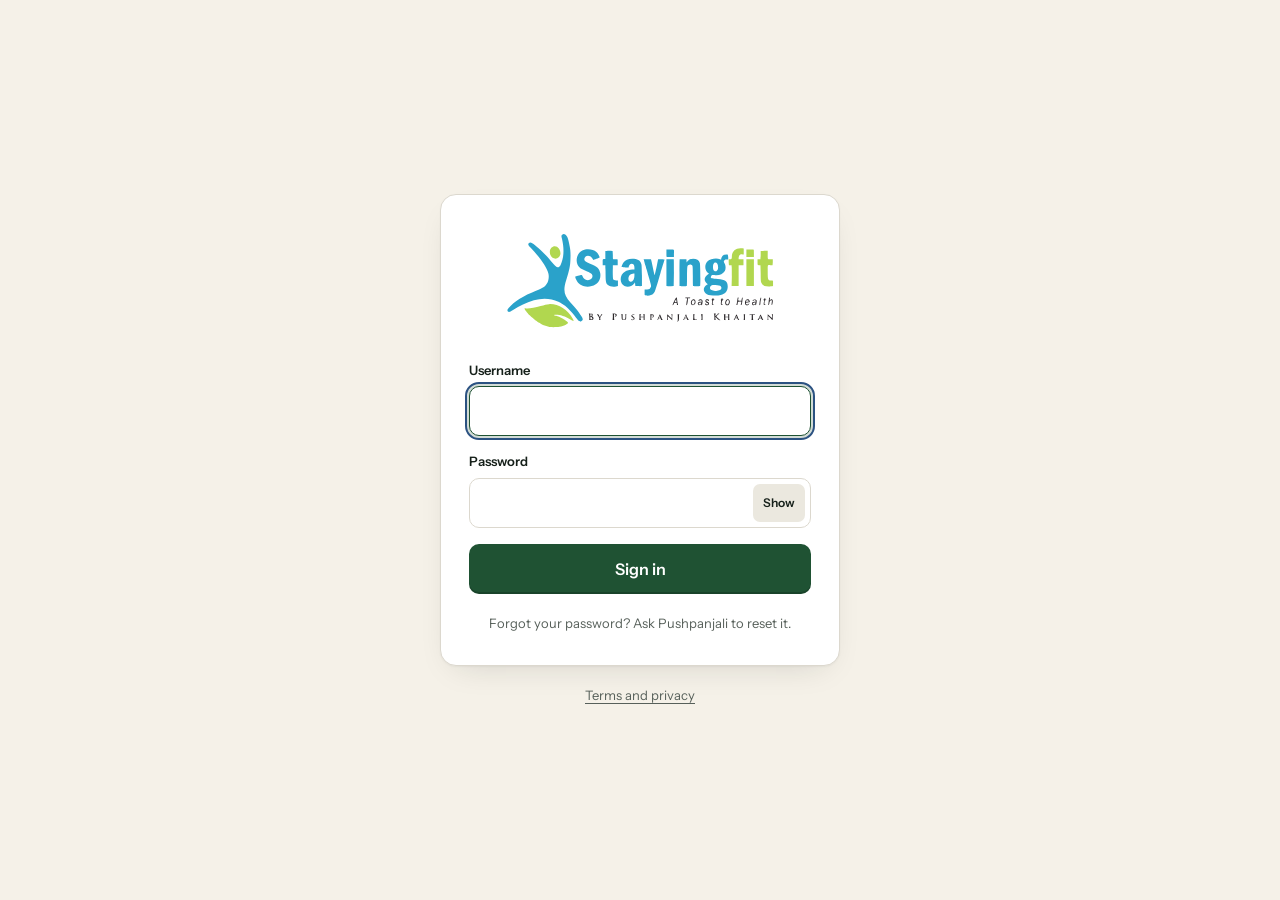
==== index.html @ 9e053972 "Diets: morning message above the meals, night message below Co-Authored-By: Claude Fable 5.2 <norepl" ====
<!doctype html>
<html lang="en">
<head>
<meta charset="utf-8">
<meta name="viewport" content="width=device-width,initial-scale=1,viewport-fit=cover">
<title>Stayingfit</title>
<meta name="description" content="Stayingfit: Pushpanjali Khaitan's coaching app. Log weight, water, meals and workouts, and stay in touch with your coach.">
<meta name="theme-color" content="#0f2a1b">
<meta name="referrer" content="no-referrer">
<link rel="manifest" href="manifest.webmanifest">
<link rel="icon" href="icon.svg" type="image/svg+xml">
<link rel="apple-touch-icon" href="apple-touch-icon.png">
<meta name="mobile-web-app-capable" content="yes">
<meta name="apple-mobile-web-app-capable" content="yes">
<meta name="apple-mobile-web-app-title" content="Stayingfit">
<meta name="apple-mobile-web-app-status-bar-style" content="black-translucent">
<link rel="preconnect" href="https://fonts.googleapis.com">
<link rel="stylesheet" href="https://fonts.googleapis.com/css2?family=Fraunces:opsz,wght@9..144,500;9..144,600;9..144,700&family=Instrument+Sans:wght@400;500;600;700&family=IBM+Plex+Mono:wght@500&display=swap">
<link rel="stylesheet" href="styles.css">
<link rel="stylesheet" href="app.css?v=6">
</head>
<body>
<svg width="0" height="0" style="position:absolute" aria-hidden="true"><defs><clipPath id="gclip"><path d="M6 4 H54 L48 84 H12 Z"></path></clipPath></defs></svg>

<!-- ============ before sign-in ============ -->
<main class="gate" id="gate-setup" hidden>
  <div class="gate-card">
    <div class="auth-brand"><span class="auth-logo"><img src="mark.svg" alt="" width="24" height="24"></span>Stayingfit</div>
    <h1>Almost ready</h1>
    <p>Add the Supabase project URL and publishable key to <code>config.js</code>, then reload. The README walks through it step by step.</p>
  </div>
</main>

<main class="gate" id="gate-loading" aria-live="polite">
  <div class="gate-card" style="align-items:center;text-align:center">
    <div class="auth-brand"><span class="auth-logo"><img src="mark.svg" alt="" width="24" height="24"></span>Stayingfit</div>
    <p id="loading-text"><span class="spin"></span> Loading…</p>
  </div>
</main>

<main class="gate auth" id="gate-login" hidden>
  <div class="gate-card">
    <div class="auth-head">
      <img class="auth-full" src="logo.svg" alt="Stayingfit, A Toast to Health, by Pushpanjali Khaitan" width="270" height="98">
      <h1 class="auth-name vh">Stayingfit</h1>
      <p class="auth-sub" id="land-sub" hidden>Pushpanjali Khaitan's nutrition coaching</p>
    </div>
    <form id="li-form" novalidate>
      <div class="field"><label class="lbl" for="li-user">Username</label><input class="input" id="li-user" type="text" autocomplete="username" autocapitalize="none" autocorrect="off" spellcheck="false" maxlength="60" required></div>
      <div class="field"><label class="lbl" for="li-pw">Password</label>
        <div class="pw-wrap"><input class="input" id="li-pw" type="password" autocomplete="current-password" maxlength="72" required><button class="pw-eye" type="button" data-eye="li-pw" aria-label="Show password" aria-pressed="false">Show</button></div></div>
      <div class="err" id="li-err" role="alert" hidden></div>
      <button class="btn" type="submit" id="li-go">Sign in</button>
    </form>
    <p class="small muted auth-help">Forgot your password? Ask Pushpanjali to reset it.</p>
  </div>
  <p class="auth-foot"><a href="privacy.html" target="_blank" rel="noopener">Terms and privacy</a></p>
</main>

<main class="gate" id="gate-newpw" hidden>
  <div class="gate-card">
    <div class="auth-brand"><span class="auth-logo"><img src="mark.svg" alt="" width="24" height="24"></span>Stayingfit</div>
    <div id="fl-ask" class="fl-ask">
      <div>
        <h1 id="fl-h">Welcome</h1>
        <p class="auth-sub">You're signed in as <strong id="fl-user"></strong>.</p>
      </div>
      <p class="fl-q">Do you want to change your username and password?</p>
      <div class="fl-choice">
        <button class="btn" type="button" id="fl-yes">Yes, change them</button>
        <button class="ghost big" type="button" id="fl-no">No, keep these</button>
      </div>
      <p class="small muted">You can change them later too, from Account at the top of the app.</p>
    </div>
    <form id="np-form" novalidate hidden>
      <div>
        <h1>Choose your login</h1>
        <p class="auth-sub">Change one or both. Leave the password boxes empty to keep your current password.</p>
      </div>
      <div class="field"><label class="lbl" for="np-user">Username</label><input class="input" id="np-user" type="text" autocomplete="username" autocapitalize="none" autocorrect="off" spellcheck="false" maxlength="30"><span class="small muted">Small letters and numbers, 3 to 30 characters.</span></div>
      <div class="field" id="np-old-f" hidden><label class="lbl" for="np-old">Current password</label><input class="input" id="np-old" type="password" autocomplete="current-password" maxlength="72"></div>
      <div class="field"><label class="lbl" for="np-new">New password</label><div class="pw-wrap"><input class="input" id="np-new" type="password" autocomplete="new-password" maxlength="72"><button class="pw-eye" type="button" data-eye="np-new" aria-label="Show password" aria-pressed="false">Show</button></div><span class="small muted">At least 8 characters.</span></div>
      <div class="field"><label class="lbl" for="np-new2">New password again</label><input class="input" id="np-new2" type="password" autocomplete="new-password" maxlength="72"></div>
      <div class="err" id="np-err" role="alert" hidden></div>
      <button class="btn" type="submit" id="np-go">Save and continue</button>
      <button class="ghost big" type="button" id="fl-back">Back</button>
    </form>
    <button class="linkbtn" type="button" data-signout>Sign out</button>
  </div>
</main>

<main class="gate" id="gate-noprofile" hidden>
  <div class="gate-card">
    <div class="auth-brand"><span class="auth-logo"><img src="mark.svg" alt="" width="24" height="24"></span>Stayingfit</div>
    <h1>This login isn't set up</h1>
    <p>Ask Pushpanjali to check your account.</p>
    <button class="btn" type="button" data-signout>Back to sign in</button>
  </div>
</main>

<main class="gate" id="gate-consent" hidden>
  <div class="gate-card">
    <div class="auth-brand"><span class="auth-logo"><img src="mark.svg" alt="" width="24" height="24"></span>Stayingfit</div>
    <h1>Before you start</h1>
    <p>Stayingfit keeps what you log (weight, meals, meal photos, water and workouts) so Pushpanjali and her team can guide your plan.</p>
    <ul class="consent-list">
      <li>Only Pushpanjali and her assistant can see your logs and photos. Other clients see only your first name and progress on the leaderboard.</li>
      <li>Your data is never sold or shared with anyone else.</li>
      <li>You can ask Pushpanjali to delete your account and data at any time.</li>
    </ul>
    <label class="consent-check"><input type="checkbox" class="cbx" id="consent-box"> I agree to the terms and privacy notice, and to my logs being stored and shared with my coach's team as described above.</label>
    <button class="btn" type="button" id="consent-go" disabled>Continue</button>
    <a class="small" href="privacy.html" target="_blank" rel="noopener">Read the terms and privacy notice</a>
  </div>
</main>

<!-- ============ app ============ -->
<div id="app" hidden>
<header class="nav">
  <div class="nav-in">
    <span class="brand"><span class="brand-mark"><img src="mark.svg" alt="" width="22" height="22"></span>Stayingfit</span>
    <span class="nav-who" id="nav-who"></span>
    <span class="nav-act">
      <button class="navbtn" id="snd" type="button" aria-pressed="true">Sound on</button>
      <button class="navbtn" id="pw-open" type="button">Account</button>
      <button class="navbtn" type="button" data-signout>Sign out</button>
    </span>
  </div>
</header>

<div class="wrap">
<div id="nt" hidden></div>

<!-- ============ CLIENT ============ -->
<section id="view-client" hidden>
  <div class="banner" id="c-renew" hidden style="align-items:center;flex-wrap:wrap;border-color:var(--ember)">
    <svg width="22" height="22" viewBox="0 0 24 24" aria-hidden="true" style="color:var(--ember);flex-shrink:0"><path class="ic" d="M12 8v5l3 2M21 12a9 9 0 1 1-9-9"/></svg>
    <span style="flex:1;min-width:200px" id="c-renew-t"></span>
  </div>

  <section class="hero" aria-labelledby="c-h1">
    <svg class="contours" viewBox="0 0 1440 240" preserveAspectRatio="none" aria-hidden="true">
      <path d="M-20 226 C 160 186 320 256 540 216 S 880 146 1100 186 T 1460 156"></path>
      <path d="M-20 196 C 180 156 340 226 560 186 S 900 116 1120 156 T 1460 126"></path>
      <path d="M-20 166 C 200 126 360 196 580 156 S 920 86 1140 126 T 1460 96"></path>
      <path d="M-20 136 C 220 96 380 166 600 126 S 940 56 1160 96 T 1460 66"></path>
    </svg>
    <div class="hero-in">
      <div class="hero-copy">
        <div class="eyebrow" id="c-date"></div>
        <h1 id="c-h1"></h1>
        <p class="muted" id="c-line"></p>
      </div>
      <div class="goal-ring" id="goal-ring" role="img" aria-label="Progress to goal"></div>
      <div class="stats">
        <div class="stat" id="st-stars"><span class="stat-num"><svg width="28" height="28" viewBox="0 0 24 24" aria-hidden="true"><polygon class="star" points="12 2.5 14.9 8.6 21.5 9.3 16.5 13.8 17.9 20.3 12 17 6.1 20.3 7.5 13.8 2.5 9.3 9.1 8.6"></polygon></svg><span class="num" id="v-stars">0</span></span><span class="small muted">stars earned</span></div>
        <div class="stat"><span class="stat-num"><svg class="flame" id="flame" width="26" height="30" viewBox="0 0 24 26" aria-hidden="true"><path class="flame-o" d="M12 1c1.2 3.8-1.8 5.6-1.8 8.4 0 1.5 1 2.6 2.4 2.6 1.7 0 2.6-1.4 2.3-3.2 2.1 1.7 3.4 4.2 3.4 6.6 0 4-3 7.1-6.3 7.1S5.7 19.6 5.7 15.8C5.7 10.6 10.4 8 12 1z"></path><path class="flame-i" d="M12 15.2c.9 1.4 2.2 2.4 2.2 4 0 1.4-1 2.6-2.2 2.6s-2.2-1.1-2.2-2.5c0-1.7 1.4-2.6 2.2-4.1z"></path></svg><span class="num" id="v-streak">0</span></span><span class="small muted">day streak</span></div>
        <div class="stat"><span class="stat-num num" id="v-lost">0.0</span><span class="small muted" id="v-lost-sub">kg lost</span></div>
        <div class="stat"><span class="stat-num num" id="v-ch">0/3</span><span class="small muted">challenges today</span></div>
      </div>
    </div>
    <div class="hero-foot">
      <div class="lvl">
        <div class="lvl-top"><span class="lvl-badge" id="lvl-n">Level 1</span><strong id="lvl-name"></strong><span class="small muted num" id="lvl-next" style="margin-left:auto"></span></div>
        <div class="track" style="height:10px"><div class="fill lvl-fill" id="lvl-fill"></div></div>
      </div>
      <div class="cal"><span class="eyebrow">Weigh-ins · last 14 days</span><div class="cal-row" id="cal"></div></div>
    </div>
  </section>

  <div class="grid">
    <section class="card s8" aria-labelledby="wt-h">
      <div class="card-h"><div><span class="eyebrow">Morning weigh-in</span><h2 id="wt-h">Weight trend</h2></div><span class="tag slate" id="goal-tag">Goal</span></div>
      <form id="wt-form" class="row" novalidate>
        <div class="field" style="width:190px"><label class="lbl" for="wt-in">Today's weight (kg)</label><input class="input num" id="wt-in" type="number" step="0.1" min="30" max="250" inputmode="decimal" placeholder="e.g. 73.6"></div>
        <button class="btn" type="submit">Log weight · +1 star</button>
        <span class="small muted" style="padding-bottom:12px">Weigh in before breakfast for a consistent read.</span>
      </form>
      <div class="err" id="wt-err" role="alert" hidden></div>
      <div class="notice" id="wt-done" hidden></div>
      <div id="chart-box"></div>
      <div class="kv" id="wt-kv"></div>
      <div class="jr-wrap" id="journey"></div>
    </section>

    <section class="card s4" aria-labelledby="cal-h">
      <div class="card-h"><div><span class="eyebrow">Calorie tracker</span><h2 id="cal-h">What did you eat?</h2></div></div>
      <div class="field"><label class="lbl" for="food-in">Type what you ate</label><input class="input" id="food-in" type="text" autocomplete="off" maxlength="60" placeholder="Try roti, dal, chilla…"></div>
      <div class="results" id="food-res" role="list" hidden></div>
      <div class="food-pick" id="food-pick" hidden></div>
      <div style="display:flex;align-items:center;gap:18px;padding:14px 0;border-top:1px solid var(--line);border-bottom:1px solid var(--line)">
        <svg width="96" height="96" viewBox="0 0 100 100" aria-hidden="true"><circle class="ring-t" cx="50" cy="50" r="44"></circle><circle class="ring-v" id="ring" cx="50" cy="50" r="44" style="stroke-dasharray:0 276.5"></circle></svg>
        <div style="display:flex;flex-direction:column;gap:3px"><span style="font:600 30px/1 var(--display)" class="num" id="kcal">0</span><span class="small muted" id="kcal-sub"></span><span class="small muted" id="meal-count"></span></div>
      </div>
      <div id="meals"></div>
      <div style="display:flex;flex-direction:column;gap:10px;padding-top:12px;border-top:1px solid var(--line)">
        <div style="display:flex;justify-content:space-between;align-items:center;gap:8px"><strong class="small">Today's meal photos</strong><label class="ghost filebtn">Add photo<input type="file" id="ph-in" accept="image/*" aria-label="Add a meal photo"></label></div>
        <div class="photos" id="photos"></div>
        <div id="pcs" hidden></div>
      </div>
      <p class="small muted">Calories are estimates for a typical home serving. Pushpanjali sees what you log.</p>
    </section>

    <section class="card s8 water-card" aria-labelledby="wa-h">
      <div class="card-h"><div><span class="eyebrow">Hydration</span><h2 id="wa-h">0 of 10 glasses</h2></div><span class="small muted" id="wa-ml"></span></div>
      <div class="glasses" id="glasses" role="group" aria-label="Water glasses, tap to fill"></div>
      <div class="small muted" style="display:flex;gap:10px;align-items:center"><svg width="18" height="18" viewBox="0 0 24 24" aria-hidden="true" style="color:var(--water);flex-shrink:0"><path class="ic" d="M12 3.5c2.8 3.6 5.5 6.6 5.5 9.9a5.5 5.5 0 0 1-11 0c0-3.3 2.7-6.3 5.5-9.9z"></path></svg><span id="wa-tip"></span></div>
    </section>

    <section class="card s4" aria-labelledby="ex-h">
      <div class="card-h"><div><span class="eyebrow">Movement</span><h2 id="ex-h">Log a workout</h2></div></div>
      <div style="display:grid;grid-template-columns:repeat(3,minmax(0,1fr));gap:8px" id="ex-types" role="group" aria-label="Activity type"></div>
      <form class="row" id="ex-form" novalidate>
        <div class="field" style="flex:1"><label class="lbl" for="ex-min">Duration (minutes)</label><input class="input num" id="ex-min" type="number" min="5" max="300" step="5" value="30"></div>
        <button class="btn" type="submit" id="ex-btn">Log walk</button>
      </form>
      <div class="err" id="ex-err" role="alert" hidden></div>
      <div style="display:flex;flex-direction:column;gap:8px;padding-top:14px;border-top:1px solid var(--line)">
        <div style="display:flex;justify-content:space-between" class="small"><strong>Today</strong><span class="muted num" id="ex-total">0 of 30 min</span></div>
        <div class="track" style="height:12px"><div class="fill" id="ex-fill" style="width:0%;background:var(--slate)"></div></div>
        <div id="ex-list"></div>
      </div>
    </section>

    <section class="card s5" aria-labelledby="lq-h">
      <div class="card-h"><div><span class="eyebrow">Daily liquids</span><h2 id="lq-h">Daily liquids</h2></div><span class="tag gold">+2 stars</span></div>
      <div class="lq-list" id="lq-list"></div>
      <span class="small muted" id="lq-tip"></span>
    </section>

    <section class="card s7" aria-labelledby="pl-h">
      <div class="card-h"><div><span class="eyebrow" id="pl-eyebrow">Your diet</span><h2 id="pl-h">From Pushpanjali</h2></div></div>
      <div id="plan-today"></div>
      <div id="tomorrow"></div>
    </section>

    <section class="card s7" aria-labelledby="ms-h">
      <div class="card-h"><div><span class="eyebrow">Messages</span><h2 id="ms-h">Chat</h2></div></div>
      <div style="display:flex;gap:8px;flex-wrap:wrap" id="c-threads" role="group" aria-label="Conversations"></div>
      <div class="thread" id="c-thread" aria-live="polite"></div>
      <form class="composer" id="c-comp" novalidate><label class="sr" for="c-comp-in">Message</label><input class="input" id="c-comp-in" type="text" autocomplete="off" maxlength="1000" placeholder="Write a message…"><button class="btn" type="submit">Send</button></form>
    </section>

    <section class="card s5" aria-labelledby="ch-h">
      <div class="card-h"><div><span class="eyebrow">Today's challenges</span><h2 id="ch-h">Three wins before bed</h2></div><span class="tag gold">+5 bonus for all three</span></div>
      <div id="challenges" style="display:flex;flex-direction:column;gap:18px"></div>
      <div class="notice" id="ch-line"></div>
    </section>

    <section class="card s12" aria-labelledby="bt-h">
      <div class="card-h"><div><span class="eyebrow">Blood tests</span><h2 id="bt-h">Latest report</h2></div><button class="ghost" type="button" id="bt-toggle" aria-expanded="false" aria-controls="bt-form">Add a result</button></div>
      <div id="hs-consent" class="notice" hidden style="display:flex;flex-direction:column;gap:12px">
        <strong>Share blood test results with your coach?</strong>
        <span>Blood test results are health data. If you agree, only Pushpanjali and her assistant can see them. You can ask for them to be deleted any time.</span>
        <button class="btn" type="button" id="hs-agree" style="align-self:flex-start">I agree</button>
      </div>
      <div id="hs-body" style="display:flex;flex-direction:column;gap:14px">
        <form id="bt-form" hidden novalidate style="display:grid;grid-template-columns:repeat(auto-fit,minmax(120px,1fr));gap:10px;align-items:end;padding:14px;background:var(--soft)">
          <div class="field"><label class="lbl" for="bt-d">Test date</label><input class="input" id="bt-d" type="date"></div>
          <div class="field"><label class="lbl" for="bt-a">HbA1c (%)</label><input class="input num" id="bt-a" type="number" step="0.1" inputmode="decimal"></div>
          <div class="field"><label class="lbl" for="bt-l">LDL</label><input class="input num" id="bt-l" type="number" inputmode="numeric"></div>
          <div class="field"><label class="lbl" for="bt-hd">HDL</label><input class="input num" id="bt-hd" type="number" inputmode="numeric"></div>
          <div class="field"><label class="lbl" for="bt-t">Triglycerides</label><input class="input num" id="bt-t" type="number" inputmode="numeric"></div>
          <label class="ghost filebtn" style="height:44px;justify-content:center"><span id="bt-file-l">Attach report</span><input type="file" id="bt-file" accept="image/jpeg,image/png,image/webp,image/heic,application/pdf" aria-label="Attach report file"></label>
          <button class="btn" type="submit">Save result</button>
        </form>
        <div class="err" id="bt-err" role="alert" hidden></div>
        <div id="bt-view"></div>
        <p class="small muted">Your coach reviews every result. The colours are a guide, not a diagnosis.</p>
      </div>
    </section>

    <section class="card s12" aria-labelledby="ac-h">
      <div class="card-h"><div><span class="eyebrow">Achievements</span><h2 id="ac-h">Badges</h2></div><span class="small muted">Each badge is worth 5 stars</span></div>
      <div class="badges" id="badges"></div>
    </section>

    <section class="card s12" aria-labelledby="lb-h">
      <div class="card-h"><div><span class="eyebrow">Leaderboard · all clients</span><h2 id="lb-h">Leaderboard</h2></div>
        <div class="lbtabs" role="group" aria-label="Rank by">
          <button class="lbtab" type="button" data-lb="loss" aria-pressed="true">Weight lost</button>
          <button class="lbtab" type="button" data-lb="stars" aria-pressed="false">Stars</button>
          <button class="lbtab" type="button" data-lb="streak" aria-pressed="false">Streak</button>
        </div>
      </div>
      <div class="lb" id="lb"></div>
    </section>
  </div>
</section>

<!-- ============ COACH + ASSISTANT ============ -->
<section id="view-staff" hidden>
  <section class="shead" aria-labelledby="k-h1">
    <div class="shead-copy">
      <div class="eyebrow" id="k-eyebrow"></div>
      <h1 id="k-h1"></h1>
      <p class="muted" id="k-line"></p>
    </div>
    <div class="kpis" id="kpis"></div>
  </section>

  <div class="stabs" role="tablist" aria-label="Sections" id="stabs"></div>

  <!-- today / follow-ups -->
  <div class="spanel" id="p-today" role="tabpanel" aria-labelledby="t-today">
    <div class="quick" id="k-quick"></div>
    <div class="grid">
      <section class="card s8" aria-labelledby="tk-h">
        <div class="card-h"><div><span class="eyebrow" id="tk-eyebrow">Needs you today</span><h2 id="tk-h">Follow-ups</h2></div><span class="small muted" id="tk-count"></span></div>
        <div id="tasks"></div>
      </section>
      <section class="card s4" aria-labelledby="ci-h">
        <div class="card-h"><div><span class="eyebrow">Check-ins today</span><h2 id="ci-h">Weigh-ins</h2></div></div>
        <div class="track" style="height:10px"><div class="fill" id="ci-fill" style="width:0%"></div></div>
        <div id="ci-list"></div>
      </section>
      <section class="card s8" aria-labelledby="ph-h">
        <div class="card-h"><div><span class="eyebrow">Meal photos · today</span><h2 id="ph-h">Today's photos</h2></div><span class="small muted">Tap a photo to enlarge</span></div>
        <div class="photos big" id="k-photos"></div>
      </section>
      <section class="card s4" aria-labelledby="wk-h">
        <div class="card-h"><div><span class="eyebrow">Last 7 days</span><h2 id="wk-h">This week</h2></div></div>
        <div id="k-week"></div>
      </section>
      <section class="card s7" aria-labelledby="ac2-h">
        <div class="card-h"><div><span class="eyebrow">What clients did today</span><h2 id="ac2-h">Activity</h2></div></div>
        <div id="k-activity"></div>
      </section>
      <section class="card s5" aria-labelledby="w7-h">
        <div class="card-h"><div><span class="eyebrow">Weigh-ins per day</span><h2 id="w7-h">Last 7 days</h2></div></div>
        <div class="w7" id="k-w7"></div>
      </section>
    </div>
  </div>

  <!-- clients -->
  <div class="spanel" id="p-clients" role="tabpanel" aria-labelledby="t-clients" hidden>
    <section class="card" aria-labelledby="cl-h">
      <div class="card-h"><div><span class="eyebrow">Client management</span><h2 id="cl-h">All clients</h2></div>
        <button class="btn" type="button" id="add-toggle" aria-expanded="false" aria-controls="add-form">Add client</button></div>
      <form id="add-form" class="addf" hidden novalidate>
        <div class="field"><label class="lbl" for="add-name">Client's full name</label><input class="input" id="add-name" type="text" autocomplete="off" maxlength="80" placeholder="e.g. Anita Roy"></div>
        <div class="field"><label class="lbl" for="add-user">Username</label><input class="input" id="add-user" type="text" autocomplete="off" autocapitalize="none" spellcheck="false" maxlength="30" placeholder="e.g. anita"></div>
        <div class="field"><label class="lbl" for="add-pw">Temporary password</label><div class="pw-wrap"><input class="input mono" id="add-pw" type="text" autocomplete="off" spellcheck="false" maxlength="72"><button class="pw-eye" type="button" id="add-pw-new">New</button></div></div>
        <div class="field"><label class="lbl" for="add-start">Start weight (kg)</label><input class="input num" id="add-start" type="number" step="0.1" inputmode="decimal" placeholder="78.0"></div>
        <div class="field"><label class="lbl" for="add-goal">Goal weight (kg)</label><input class="input num" id="add-goal" type="number" step="0.1" inputmode="decimal" placeholder="Optional"></div>
        <div class="field"><label class="lbl" for="add-tier">Check-ins</label><select class="select" id="add-tier"><option>Hand-holding</option><option selected>Weekly</option></select></div>
        <div class="field"><label class="lbl" for="add-days">Plan length</label><select class="select" id="add-days"><option value="30">30 days</option><option value="60">60 days</option><option value="90">90 days</option><option value="180">180 days</option></select></div>
        <div class="addf-go"><button class="btn" type="submit" id="add-go">Create client and login</button></div>
        <div class="err" id="add-err" role="alert" hidden style="grid-column:1/-1"></div>
      </form>
      <div id="add-cred"></div>
      <div class="cl-tools">
        <div class="field cl-search"><label class="sr" for="cl-q">Search clients</label><input class="input" id="cl-q" type="search" placeholder="Search by name or username" autocomplete="off"></div>
        <div style="display:flex;gap:8px;flex-wrap:wrap" id="tiers" role="group" aria-label="Filter"></div>
      </div>
      <div class="tbl-wrap"><table><thead><tr id="thead"></tr></thead><tbody id="tbody"></tbody></table></div>
      <div class="cl-cards" id="cl-cards"></div>
      <div id="tbl-empty" class="empty" hidden></div>
    </section>
  </div>

  <!-- messages -->
  <div class="spanel" id="p-messages" role="tabpanel" aria-labelledby="t-messages" hidden>
    <section class="card" aria-labelledby="ib-h">
      <div class="card-h"><div><span class="eyebrow">One-to-one chats and family groups</span><h2 id="ib-h">Inbox</h2></div>
        <span style="display:flex;gap:10px;align-items:center"><span class="small muted" id="ib-count"></span><button class="btn" type="button" id="bc-open" aria-expanded="false" aria-controls="bc-form" style="height:36px">Broadcast</button><button class="ghost coach-only" type="button" id="k-newgroup" aria-expanded="false" aria-controls="grp-form">New family group</button></span></div>
      <form id="grp-form" hidden novalidate style="display:flex;flex-direction:column;gap:12px;padding:14px;background:var(--soft)">
        <div class="field"><label class="lbl" for="grp-title">Group name</label><input class="input" id="grp-title" type="text" maxlength="60" placeholder="e.g. Roy family"></div>
        <fieldset style="border:0;padding:0;margin:0"><legend class="lbl" style="margin-bottom:8px">Who's in it (pick at least two)</legend><div id="grp-people" style="display:grid;grid-template-columns:repeat(auto-fill,minmax(180px,1fr));gap:8px"></div></fieldset>
        <div class="err" id="grp-err" role="alert" hidden></div>
        <button class="btn" type="submit" style="align-self:flex-start">Create group</button>
      </form>
      <form id="bc-form" hidden novalidate style="display:flex;flex-direction:column;gap:12px;padding:14px;background:var(--soft)">
        <strong>Broadcast to clients</strong>
        <span class="small muted">One message goes into each client's own chat with you. Their replies stay private.</span>
        <div class="field"><label class="lbl" for="bc-text">Message</label><textarea class="ta" id="bc-text" maxlength="1000" rows="3" placeholder="e.g. Reminder: drink your morning liquids before breakfast."></textarea></div>
        <div class="field" style="max-width:240px"><label class="lbl" for="bc-tier">Send to</label><select class="select" id="bc-tier"><option value="All">Every client</option><option value="Hand-holding">Hand-holding only</option><option value="Weekly">Weekly only</option></select></div>
        <div class="err" id="bc-err" role="alert" hidden></div>
        <div class="row"><button class="btn" type="submit" id="bc-go">Send broadcast</button><button class="ghost" style="height:44px" type="button" id="bc-cancel">Cancel</button></div>
      </form>
      <div style="display:flex;gap:8px;flex-wrap:wrap" id="ib-filter" role="group" aria-label="Which chats"></div>
      <div class="inbox" id="k-inbox"><div class="threads" id="k-threads"></div>
        <div style="display:flex;flex-direction:column;gap:12px;min-width:0"><div class="ib-head"><button class="linkbtn ib-back" type="button" id="ib-back">‹ All chats</button><span class="small muted" id="k-thread-h"></span><span id="k-thread-act"></span></div><div class="thread" id="k-thread" aria-live="polite"></div>
        <form class="composer" id="k-comp" novalidate><label class="sr" for="k-comp-in">Reply</label><input class="input" id="k-comp-in" type="text" autocomplete="off" maxlength="1000" placeholder="Write a reply…"><button class="btn" type="submit">Send</button></form></div>
      </div>
    </section>
  </div>

  <!-- diet plans (coach) -->
  <div class="spanel" id="p-diet" role="tabpanel" aria-labelledby="t-diet" hidden>
    <div class="grid">
      <section class="card s4" aria-labelledby="dl-h">
        <div class="card-h"><div><span class="eyebrow">A fresh diet every 4 days</span><h2 id="dl-h">Who needs a diet</h2></div></div>
        <div class="threads" id="dc-list"></div>
      </section>
      <section class="card s8" aria-labelledby="dc-h">
        <div class="card-h"><div><span class="eyebrow" id="dc-eyebrow">Diet</span><h2 id="dc-h">Diet</h2></div>
          <div class="field" style="width:220px"><label class="lbl" for="dc-client">Client</label><select class="select" id="dc-client"></select></div></div>
        <div id="dc-current"></div>
        <form id="dc-form" class="dc-form" novalidate>
          <div class="card-h"><strong id="dc-form-h">New diet</strong><button class="ghost" type="button" id="dc-copy">Start from the last diet</button></div>
          <div class="field" style="max-width:220px"><label class="lbl" for="dc-start">Starts on</label><input class="input" id="dc-start" type="date"></div>
          <div class="field"><label class="lbl" for="dc-am">Morning message (shown above breakfast)</label><textarea class="ta" id="dc-am" maxlength="400" rows="2" placeholder="e.g. Start with warm jeera water and a 20-minute walk."></textarea></div>
          <div class="dc-meals">
            <div class="field"><label class="lbl" for="dc-m0">Breakfast</label><textarea class="ta" id="dc-m0" maxlength="400" rows="3"></textarea></div>
            <div class="field"><label class="lbl" for="dc-m1">Mid meal</label><textarea class="ta" id="dc-m1" maxlength="400" rows="3"></textarea></div>
            <div class="field"><label class="lbl" for="dc-m2">Lunch</label><textarea class="ta" id="dc-m2" maxlength="400" rows="3"></textarea></div>
            <div class="field"><label class="lbl" for="dc-m3">Snack</label><textarea class="ta" id="dc-m3" maxlength="400" rows="3"></textarea></div>
            <div class="field"><label class="lbl" for="dc-m4">Dinner</label><textarea class="ta" id="dc-m4" maxlength="400" rows="3"></textarea></div>
          </div>
          <div class="field"><label class="lbl" for="dc-pm">Night message (shown below dinner)</label><textarea class="ta" id="dc-pm" maxlength="400" rows="2" placeholder="e.g. Finish dinner by 8 pm. Haldi milk before bed."></textarea></div>
          <div class="field"><label class="lbl" for="dc-notes">Note for the client (optional)</label><textarea class="ta" id="dc-notes" maxlength="600" rows="2"></textarea></div>
          <div class="err" id="dc-err" role="alert" hidden></div>
          <div class="row" style="align-items:center"><button class="btn" type="submit" id="dc-go">Send diet</button><span class="small muted">The client sees it straight away. It runs for 4 days.</span></div>
        </form>
        <div id="dc-history"></div>
      </section>
    </div>
  </div>

  <!-- renewals + detox -->
  <div class="spanel" id="p-plans" role="tabpanel" aria-labelledby="t-plans" hidden>
    <div class="grid">
      <section class="card s7" aria-labelledby="rn-h">
        <div class="card-h"><div><span class="eyebrow">Subscriptions · next 14 days</span><h2 id="rn-h">Renewals</h2></div><span class="small muted">No payments in the app</span></div>
        <div id="rn-list"></div>
      </section>
      <section class="card s5" aria-labelledby="dx-h">
        <div class="card-h"><div><span class="eyebrow">Detox schedule · next 7 days</span><h2 id="dx-h">Detox days</h2></div></div>
        <div id="dx-list"></div>
      </section>
    </div>
  </div>
</section>
</div>
</div>

<div class="modal-root" id="pw-modal" hidden>
  <div class="modal-bg" data-close-modal="1"></div>
  <div class="modal" role="dialog" aria-modal="true" aria-labelledby="pwm-h">
    <h2 id="pwm-h">Your login</h2>
    <form id="pwm-form" novalidate>
      <div class="field"><label class="lbl" for="pwm-user">Username</label><input class="input" id="pwm-user" type="text" autocomplete="username" autocapitalize="none" autocorrect="off" spellcheck="false" maxlength="30"></div>
      <div class="divider"></div>
      <span class="small muted">To change your password, fill in all three boxes. Otherwise leave them empty.</span>
      <div class="field"><label class="lbl" for="pwm-old">Current password</label><input class="input" id="pwm-old" type="password" autocomplete="current-password" maxlength="72"></div>
      <div class="field"><label class="lbl" for="pwm-new">New password</label><input class="input" id="pwm-new" type="password" autocomplete="new-password" maxlength="72"></div>
      <div class="field"><label class="lbl" for="pwm-new2">New password again</label><input class="input" id="pwm-new2" type="password" autocomplete="new-password" maxlength="72"></div>
      <div class="err" id="pwm-err" role="alert" hidden></div>
      <div class="row"><button class="btn" type="submit" id="pwm-go">Save</button><button class="ghost" style="height:44px" type="button" data-close-modal="1">Cancel</button></div>
    </form>
  </div>
</div>

<nav class="mbar sbar" id="sbar" aria-label="Sections" hidden></nav>
<nav class="mbar" id="mbar" aria-label="Jump to" hidden>
  <button type="button" data-jump="c-h1" class="on"><svg viewBox="0 0 24 24" aria-hidden="true"><path class="ic" d="M3 11l9-7 9 7v9H3z"/></svg>Today</button>
  <button type="button" data-jump="wt-h"><svg viewBox="0 0 24 24" aria-hidden="true"><path class="ic" d="M4 20h16M6 20l2-12h8l2 12M12 8V4"/></svg>Weight</button>
  <button type="button" data-jump="wa-h"><svg viewBox="0 0 24 24" aria-hidden="true"><path class="ic" d="M12 3.5c2.8 3.6 5.5 6.6 5.5 9.9a5.5 5.5 0 0 1-11 0c0-3.3 2.7-6.3 5.5-9.9z"/></svg>Water</button>
  <button type="button" data-jump="cal-h"><svg viewBox="0 0 24 24" aria-hidden="true"><path class="ic" d="M12 21a9 9 0 1 0 0-18 9 9 0 0 0 0 18zM12 16a4 4 0 1 0 0-8 4 4 0 0 0 0 8z"/></svg>Food</button>
  <button type="button" data-jump="ms-h"><svg viewBox="0 0 24 24" aria-hidden="true"><path class="ic" d="M4 5h16v11H9l-5 4z"/></svg>Chat</button>
</nav>
<div id="fx"></div>

<script src="config.js"></script>
<script src="supabase-2.117.2.js"></script>
<script src="app.js?v=8"></script>
</body>
</html>
---- styles.css ----
/* Stayingfit styles (shared with the demo) */
:root{
  --bg:#f5f1e8;--card:#ffffff;--ink:#16201a;--muted:#57605a;--line:#dcd8ce;--soft:#ebe8df;
  --forest:#1f5233;--slate:#2c5282;--gold:#8a5a00;--gold-fill:#d99a1c;--ember:#c2410c;--water:#2a6db0;--danger:#b42318;
  --btn:#1f5233;--btn-h:#173f27;--btn-ink:#ffffff;--scrim:rgba(241,239,233,.94);
  --display:'Fraunces',Georgia,'Times New Roman',serif;--sans:'Instrument Sans',system-ui,-apple-system,'Segoe UI',sans-serif;--mono:'IBM Plex Mono',ui-monospace,Menlo,monospace;
}
@media (prefers-color-scheme: dark){:root:not([data-theme="light"]){color-scheme:dark;
  --bg:#0d120f;--card:#151b17;--ink:#ecebe3;--muted:#a3a99f;--line:#2a332c;--soft:#1e2620;
  --forest:#62b183;--slate:#8aabe2;--gold:#e8b04a;--gold-fill:#e8b04a;--ember:#f08240;--water:#5c9de2;--danger:#ff8a80;
  --btn:#62b183;--btn-h:#7cc79a;--btn-ink:#0d120f;--scrim:rgba(13,18,15,.94)}}
:root[data-theme="dark"]{color-scheme:dark;
  --bg:#0d120f;--card:#151b17;--ink:#ecebe3;--muted:#a3a99f;--line:#2a332c;--soft:#1e2620;
  --forest:#62b183;--slate:#8aabe2;--gold:#e8b04a;--gold-fill:#e8b04a;--ember:#f08240;--water:#5c9de2;--danger:#ff8a80;
  --btn:#62b183;--btn-h:#7cc79a;--btn-ink:#0d120f;--scrim:rgba(13,18,15,.94)}
*{box-sizing:border-box}
body{background:var(--bg);color:var(--ink);font:15px/1.5 var(--sans);-webkit-font-smoothing:antialiased}
h1,h2,h3{font-family:var(--display);font-weight:600;letter-spacing:-.015em;margin:0;text-wrap:balance}
h2{font-size:24px;line-height:1.15}
p{margin:0}
button,input,select,textarea{font:inherit;color:inherit}
.num{font-variant-numeric:tabular-nums}
.mono{font-family:var(--mono)}
.eyebrow{font:500 11px/1.2 var(--mono);letter-spacing:.09em;text-transform:uppercase;color:var(--muted)}
.muted{color:var(--muted)}
.small{font-size:13px}

/* nav */
.nav{position:sticky;top:env(safe-area-inset-top,0px);z-index:20;background:linear-gradient(90deg,#1f5233 0%,#24496a 55%,#2c5282 100%);color:#fff}
.nav-in{max-width:1344px;margin:0 auto;padding-inline:24px;display:flex;align-items:center;justify-content:space-between;gap:16px;min-height:64px}
.brand{display:flex;align-items:center;gap:10px;font-family:var(--display);font-size:21px;font-weight:600}
.tabs{display:flex;gap:4px;height:64px}
.tab{appearance:none;background:none;border:0;border-bottom:2px solid transparent;color:rgba(255,255,255,.75);font-weight:600;font-size:15px;padding:0 14px;cursor:pointer;transition:color .15s,border-color .15s}
.tab:hover{color:#fff}
.tab[aria-selected="true"]{color:#fff;border-bottom-color:#fff}
.tab:focus-visible{outline:2px solid #fff;outline-offset:-4px}
.conn{font:500 11px var(--mono);letter-spacing:.06em;text-transform:uppercase;border:1px solid rgba(255,255,255,.4);padding:4px 8px;color:rgba(255,255,255,.85);white-space:nowrap}

.wrap{max-width:1344px;margin:0 auto;padding-inline:24px;padding-block:24px 64px}
@media (max-width:600px){.wrap,.nav-in{padding-inline:16px}.conn{display:none}}

/* hero */
.hero{position:relative;overflow:hidden;background:var(--card);border:1px solid var(--line);border-radius:6px;margin-bottom:24px}
.hero svg.contours{position:absolute;inset:0;width:100%;height:100%}
.contours path{fill:none;stroke:var(--line);stroke-width:1}
.hero-in{position:relative;padding:32px;display:flex;flex-wrap:wrap;justify-content:space-between;align-items:flex-end;gap:28px}
.hero h1{font-size:clamp(30px,4vw,44px);line-height:1.05;max-width:18ch}
.hero-copy{display:flex;flex-direction:column;gap:12px;max-width:560px}
.stats{display:grid;grid-template-columns:repeat(4,minmax(0,auto));gap:0}
.stat{display:flex;flex-direction:column;gap:6px;padding:0 24px;border-left:1px solid var(--line)}
.stat-num{font-family:var(--display);font-size:38px;line-height:1;font-weight:600;letter-spacing:-.02em;display:inline-flex;align-items:center;gap:8px;transform-origin:left center}
.stat.bump .stat-num{animation:bump .55s cubic-bezier(.2,1.6,.3,1)}
@keyframes bump{40%{transform:scale(1.2);color:var(--gold)}}
@media (max-width:700px){.hero-in{padding:22px 18px}.stats{grid-template-columns:repeat(2,minmax(0,1fr));width:100%;border-top:1px solid var(--line)}.stat{padding:14px 12px 0 0;border-left:0}.stat-num{font-size:30px}}

/* grid + cards */
.grid{display:grid;grid-template-columns:repeat(12,minmax(0,1fr));gap:24px;align-items:start}
.s4{grid-column:span 4}.s5{grid-column:span 5}.s7{grid-column:span 7}.s8{grid-column:span 8}.s12{grid-column:span 12}
@media (max-width:1040px){.grid{grid-template-columns:minmax(0,1fr);gap:16px}.s4,.s5,.s7,.s8,.s12{grid-column:auto}}
.card{position:relative;background:var(--card);border:1px solid var(--line);border-radius:6px;padding:24px;display:flex;flex-direction:column;gap:18px;min-width:0}
@media (max-width:600px){.card{padding:18px}}
.card-h{display:flex;justify-content:space-between;align-items:flex-end;gap:12px;flex-wrap:wrap}
.card-h > div:first-child,.card-h .head > div{display:flex;flex-direction:column;gap:6px}
[hidden]{display:none!important}
.divider{border-top:1px solid var(--line)}

/* controls */
.btn{appearance:none;border:0;background:var(--btn);color:var(--btn-ink);font-weight:600;font-size:14px;padding:0 18px;height:44px;border-radius:4px;cursor:pointer;transition:background .15s,transform .08s;white-space:nowrap}
.btn:hover{background:var(--btn-h)}
.btn:active{transform:translateY(1px)}
.btn[disabled]{opacity:.5;cursor:not-allowed}
.ghost{appearance:none;background:transparent;color:var(--ink);border:1px solid var(--line);font-weight:600;font-size:13px;height:36px;padding:0 12px;border-radius:4px;cursor:pointer;transition:border-color .15s;white-space:nowrap}
.ghost:hover{border-color:var(--ink)}
.ghost.danger{color:var(--danger)}
.ghost.danger:hover{border-color:var(--danger)}
.input,.select,.ta{border:1px solid var(--line);background:var(--card);border-radius:4px;outline:none;width:100%;transition:border-color .15s,box-shadow .15s}
.input,.select{height:44px;padding:0 12px}
.ta{padding:10px 12px;resize:vertical;line-height:1.45}
.input:focus,.select:focus,.ta:focus{border-color:var(--forest);box-shadow:0 0 0 3px color-mix(in srgb,var(--forest) 20%,transparent)}
.input::placeholder,.ta::placeholder{color:var(--muted)}
label.lbl{font-size:13px;font-weight:600}
.field{display:flex;flex-direction:column;gap:6px;min-width:0}
.row{display:flex;gap:10px;align-items:flex-end;flex-wrap:wrap}
.chip{appearance:none;height:40px;padding:0 12px;border:1px solid var(--line);background:transparent;font-size:13px;font-weight:500;border-radius:3px;cursor:pointer;transition:background .15s,color .15s,border-color .15s;white-space:nowrap}
.chip:hover{border-color:var(--ink)}
.chip[aria-pressed="true"]{background:var(--ink);color:var(--card);border-color:var(--ink)}
.err{color:var(--danger);font-size:13px}
:focus-visible{outline:2px solid var(--slate);outline-offset:2px}
.tag{display:inline-flex;align-items:center;height:22px;padding:0 8px;font:500 11px var(--mono);letter-spacing:.04em;border:1px solid var(--line);color:var(--muted);border-radius:2px;white-space:nowrap}
.tag.gold{border-color:var(--gold);color:var(--gold)}
.tag.slate{border-color:var(--slate);color:var(--slate)}
.tag.danger{border-color:var(--danger);color:var(--danger)}
.tag.ember{border-color:var(--ember);color:var(--ember)}
.notice{padding:12px 14px;background:var(--soft);font-size:14px;line-height:1.45}
.banner{display:flex;gap:14px;align-items:flex-start;padding:14px 16px;background:var(--card);border:1px solid var(--line);border-radius:6px;margin-bottom:16px}
.banner .mark{width:36px;height:36px;border-radius:8px;background:#1f5233;display:flex;align-items:center;justify-content:center;flex-shrink:0}
.who{display:flex;align-items:center;gap:12px;flex-wrap:wrap;margin-bottom:16px}
.who .select{width:auto;min-width:200px}

/* icons */
.ic{fill:none;stroke:currentColor;stroke-width:1.8;stroke-linecap:round;stroke-linejoin:round}
.flame-o{fill:var(--ember)}.flame-i{fill:var(--gold-fill)}.star{fill:var(--gold-fill)}
.flame{transform-origin:50% 90%;animation:flicker 2.8s ease-in-out infinite}
.flame.grow{animation:grow .9s cubic-bezier(.2,1.5,.3,1)}
@keyframes flicker{50%{transform:scale(1.04,.96)}}
@keyframes grow{0%{transform:scale(.7)}45%{transform:scale(1.45)}100%{transform:scale(1)}}

/* chart */
.chart{width:100%;display:block}
.chart .grid-l{stroke:var(--line);stroke-width:1}
.chart .goal{stroke:var(--slate);stroke-width:1.5;stroke-dasharray:5 5}
.chart .area{fill:var(--forest);opacity:.1}
.chart .line{fill:none;stroke:var(--forest);stroke-width:2.5;stroke-linejoin:round;stroke-linecap:round}
.chart .dot{fill:var(--card);stroke:var(--forest);stroke-width:1.5}
.chart .last{fill:var(--forest)}
.chart .halo{fill:var(--forest);opacity:.2;transform-box:fill-box;transform-origin:center;animation:halo 2s ease-out infinite}
@keyframes halo{0%{transform:scale(.6);opacity:.35}100%{transform:scale(2.3);opacity:0}}
.chart text{font:500 11px var(--mono);fill:var(--muted)}
.chart .goal-t{fill:var(--slate);font-weight:600}
.chart .tip{font:600 13px var(--sans);fill:var(--ink)}
.chart .line.draw{stroke-dasharray:1;stroke-dashoffset:1;animation:draw 1.1s cubic-bezier(.3,.7,.2,1) forwards}
.chart .area.draw{animation:areain 1.1s ease-out both}
@keyframes draw{to{stroke-dashoffset:0}}
@keyframes areain{from{opacity:0}}
.chart .hov-l{stroke:var(--muted);stroke-width:1;stroke-dasharray:3 3}
.chart .hov-d{fill:var(--forest);stroke:var(--card);stroke-width:2}
.chart .hov-bg{fill:var(--ink)}
.chart .hov-t{font:600 12px var(--sans);fill:var(--card)}
.chart .hov-s{font:500 10px var(--mono);fill:var(--card);opacity:.75}

/* hero foot: level + calendar */
.hero-foot{position:relative;display:grid;grid-template-columns:minmax(0,1.4fr) minmax(0,1fr);gap:32px;padding:18px 32px 24px;border-top:1px solid var(--line);background:color-mix(in srgb,var(--card) 88%,transparent)}
@media (max-width:800px){.hero-foot{grid-template-columns:minmax(0,1fr);padding:16px 18px 20px;gap:18px}}
.lvl{display:flex;flex-direction:column;gap:10px}
.lvl-top{display:flex;align-items:center;gap:10px;flex-wrap:wrap}
.lvl-badge{font:600 11px var(--mono);letter-spacing:.08em;text-transform:uppercase;background:var(--forest);color:var(--btn-ink);padding:4px 8px}
.lvl-fill{background:linear-gradient(90deg,var(--forest),var(--slate))}
.cal{display:flex;flex-direction:column;gap:10px}
.cal-row{display:grid;grid-template-columns:repeat(14,minmax(0,1fr));gap:4px}
.cal-d{aspect-ratio:1;max-width:100%;background:var(--soft);display:flex;align-items:center;justify-content:center;font:500 9px var(--mono);color:var(--muted)}
.cal-d.on{background:var(--forest);color:var(--btn-ink)}
.cal-d.today{outline:2px solid var(--ember);outline-offset:1px}

/* demo tour */
.tour{position:relative;display:flex;gap:24px;align-items:center;flex-wrap:wrap;padding:18px 56px 18px 22px;margin-bottom:16px;border-radius:6px;color:#fff;background:linear-gradient(100deg,#1f5233 0%,#24496a 60%,#2c5282 100%)}
.tour-steps{list-style:none;margin:0;padding:0;display:grid;grid-template-columns:repeat(5,minmax(0,1fr));gap:10px;flex:1;min-width:260px}
@media (max-width:1100px){.tour-steps{grid-template-columns:repeat(3,minmax(0,1fr))}}
@media (max-width:640px){.tour-steps{grid-template-columns:repeat(2,minmax(0,1fr))}}
.tour-steps li{display:flex;gap:10px;align-items:flex-start;padding:10px 12px;background:rgba(255,255,255,.1);font-size:13px;line-height:1.35;transition:background .3s}
.tour-steps li.ok{background:rgba(255,255,255,.22)}
.tour-steps .ck{width:20px;height:20px;border:1.5px solid rgba(255,255,255,.7);flex-shrink:0;display:flex;align-items:center;justify-content:center;border-radius:50%}
.tour-steps li.ok .ck{background:#fff;border-color:#fff;color:#1f5233;animation:pop .45s cubic-bezier(.2,1.7,.3,1)}
.tour-steps li.ok span.t{text-decoration:line-through;text-decoration-color:rgba(255,255,255,.6)}
.tour-x{position:absolute;top:10px;right:10px;color:rgba(255,255,255,.8)}
.tour-x:hover{background:rgba(255,255,255,.15);color:#fff}

/* entrance */
.card,.hero{animation:rise .5s cubic-bezier(.2,.8,.2,1) both}
.grid > .card:nth-child(2){animation-delay:.05s}.grid > .card:nth-child(3){animation-delay:.1s}.grid > .card:nth-child(4){animation-delay:.15s}.grid > .card:nth-child(n+5){animation-delay:.2s}
@keyframes rise{from{transform:translateY(10px);opacity:.4}}

/* coach sparkline + drawer */
.spark{display:block}
.spark path{fill:none;stroke:var(--forest);stroke-width:1.6;stroke-linejoin:round;stroke-linecap:round}
.spark circle{fill:var(--forest)}
.drawer-bg{position:fixed;inset:0;z-index:40;background:rgba(10,14,12,.4);animation:fade .2s ease-out}
.drawer{position:fixed;top:0;right:0;bottom:0;z-index:41;width:min(560px,100%);background:var(--bg);border-left:1px solid var(--line);overflow-y:auto;animation:slide .28s cubic-bezier(.2,.8,.2,1);padding:calc(20px + env(safe-area-inset-top,0px)) 24px calc(32px + env(safe-area-inset-bottom,0px));display:flex;flex-direction:column;gap:16px}
@keyframes slide{from{transform:translateX(40px);opacity:.3}}
@media (max-width:600px){.drawer{padding-inline:16px}}
.d-stats{display:grid;grid-template-columns:repeat(4,minmax(0,1fr));border:1px solid var(--line);background:var(--card)}
.d-stats > div{padding:12px 14px;border-left:1px solid var(--line);display:flex;flex-direction:column;gap:2px}
.d-stats > div:first-child{border-left:0}
.d-stats strong{font:600 22px/1.1 var(--display)}
@media (max-width:480px){.d-stats{grid-template-columns:repeat(2,minmax(0,1fr))}.d-stats > div:nth-child(3){border-left:0}.d-stats > div:nth-child(n+3){border-top:1px solid var(--line)}}
.kv{display:grid;grid-template-columns:repeat(4,minmax(0,1fr));gap:12px;padding-top:14px;border-top:1px solid var(--line)}
.kv > div{display:flex;flex-direction:column;gap:4px}
.kv strong{font-size:17px}
@media (max-width:600px){.kv{grid-template-columns:repeat(2,minmax(0,1fr))}}

/* water */
.glasses{display:grid;grid-template-columns:repeat(10,minmax(0,1fr));gap:6px;justify-items:center}
@media (max-width:640px){.glasses{grid-template-columns:repeat(5,minmax(0,1fr));row-gap:14px}}
.glass-btn{appearance:none;background:none;border:0;padding:4px 0 0;cursor:pointer;display:flex;flex-direction:column;align-items:center;gap:6px;color:var(--muted);font:500 12px var(--mono);min-width:44px}
.glass{width:54px;height:80px;transition:transform .12s;overflow:visible}
@media (max-width:640px){.glass{width:46px;height:68px}}
.glass-btn:hover .glass{transform:translateY(-3px)}
.glass-btn:active .glass{transform:scale(.94)}
.g-out{fill:none;stroke:var(--line);stroke-width:2.5;stroke-linejoin:round;transition:stroke .2s}
.glass-btn:hover .g-out,.glass-btn.full .g-out{stroke:var(--water)}
.glass-btn.full{color:var(--water)}
.g-shine{fill:none;stroke:#fff;stroke-width:2;stroke-linecap:round;opacity:.5}
.wclip{clip-path:url(#gclip)}
.wf{transition:transform .55s cubic-bezier(.2,.9,.25,1)}
.wave{fill:var(--water);opacity:.88;animation:wave 2.2s linear infinite}
@keyframes wave{to{transform:translateX(24px)}}
.glass-btn.tapped .glass{animation:splash .45s cubic-bezier(.2,1.6,.3,1)}
@keyframes splash{50%{transform:scale(1.08)}}

/* bars, rings */
.track{height:8px;background:var(--soft);overflow:hidden}
.fill{height:100%;background:var(--forest);transition:width .5s cubic-bezier(.2,.9,.25,1)}
.fill.done{background:var(--gold-fill)}
.ring-t{fill:none;stroke:var(--soft);stroke-width:10}
.ring-v{fill:none;stroke:var(--forest);stroke-width:10;transform:rotate(-90deg);transform-origin:50px 50px;transition:stroke-dasharray .5s}
.ring-v.over{stroke:var(--ember)}

/* food results */
.results{border:1px solid var(--line);margin-top:-8px}
.result{appearance:none;display:flex;width:100%;min-height:48px;align-items:center;justify-content:space-between;gap:12px;padding:8px 12px;border:0;border-bottom:1px solid var(--line);background:transparent;text-align:left;cursor:pointer}
.result:last-child{border-bottom:0}
.result:hover{background:var(--soft)}
.list-row{display:flex;align-items:center;gap:12px;padding:6px 0;border-bottom:1px solid var(--line);font-size:14px}
.x{appearance:none;border:0;background:transparent;color:var(--muted);cursor:pointer;width:36px;height:36px;display:flex;align-items:center;justify-content:center;border-radius:3px;flex-shrink:0}
.x:hover{color:var(--ink);background:var(--soft)}

/* badges */
.badges{display:grid;grid-template-columns:repeat(5,minmax(0,1fr));gap:16px}
@media (max-width:640px){.badges{grid-template-columns:repeat(3,minmax(0,1fr))}}
.badge{display:flex;flex-direction:column;align-items:center;text-align:center;gap:6px}
.badge svg{width:72px;height:72px}
.hex-l{fill:var(--soft);stroke:var(--line);stroke-width:1.5}
.gl{fill:none;stroke:var(--muted);stroke-width:1.8;stroke-linecap:round;stroke-linejoin:round}
.gl.on{stroke:#fff}
.badge.new svg{animation:badgein .8s cubic-bezier(.2,1.4,.3,1) both}
@keyframes badgein{0%{transform:scale(.2) rotate(-30deg);opacity:0}100%{transform:none;opacity:1}}

/* leaderboard */
.lbtabs{display:flex;gap:20px}
.lbtab{appearance:none;border:0;background:transparent;color:var(--muted);font-weight:600;font-size:13px;height:40px;padding:0 2px;border-bottom:2px solid transparent;cursor:pointer}
.lbtab:hover{color:var(--ink)}
.lbtab[aria-pressed="true"]{color:var(--ink);border-bottom-color:var(--forest)}
.lb{margin:0 -24px -24px}
.lb-row{display:grid;grid-template-columns:40px 40px minmax(90px,200px) minmax(0,1fr) 110px;align-items:center;gap:14px;padding:12px 24px;border-top:1px solid var(--line)}
.lb-row.me{background:color-mix(in srgb,var(--slate) 9%,transparent)}
.lb-bar{height:10px;background:var(--forest);transition:width .5s}
.lb-row.me .lb-bar{background:var(--slate)}
.rank{font-family:var(--display);font-size:22px;font-weight:600;color:var(--muted)}
.rank.first{color:var(--gold)}
.avatar{width:36px;height:36px;display:inline-flex;align-items:center;justify-content:center;font-weight:600;font-size:12px;background:var(--soft);border-radius:50%;flex-shrink:0}
.lb-row.me .avatar{background:var(--slate);color:#fff}
@media (max-width:600px){.lb{margin:0 -18px -18px}.lb-row{grid-template-columns:24px 36px minmax(0,1fr) 70px;padding:12px 18px}.lb-row .lb-track{grid-column:3/4;grid-row:2}}

/* coach table */
.tbl-wrap{overflow-x:auto;margin:0 -24px}
table{border-collapse:collapse;width:100%;min-width:880px}
th{text-align:left;padding:0 14px;border-bottom:1px solid var(--line);font-weight:500;white-space:nowrap}
th:first-child,td:first-child{padding-left:24px}th:last-child,td:last-child{padding-right:24px}
td{padding:0 14px;height:56px;border-bottom:1px solid var(--line);font-size:14px;white-space:nowrap}
tbody tr:hover{background:var(--soft)}
tbody tr.sel{background:color-mix(in srgb,var(--slate) 9%,transparent)}
.th{appearance:none;background:none;border:0;padding:0;color:var(--muted);font:500 11px var(--mono);letter-spacing:.08em;text-transform:uppercase;cursor:pointer;height:36px;display:inline-flex;align-items:center;gap:4px}
.th:hover,.th.on{color:var(--ink)}
.minibar{display:inline-block;width:56px;height:6px;background:var(--soft);vertical-align:middle;margin-right:8px}
.minibar i{display:block;height:100%;background:var(--forest)}
.plan-grid{display:grid;grid-template-columns:84px repeat(4,minmax(150px,1fr));overflow-x:auto}
.plan-col{display:flex;flex-direction:column;gap:8px;padding:10px;border:1px solid var(--line);margin-left:-1px;min-width:0}
.plan-col.on{border-color:var(--forest);background:color-mix(in srgb,var(--forest) 6%,transparent);position:relative;z-index:1}
.plan-col .ta{height:76px;font-size:13px;resize:none}
.plan-lbl{display:flex;flex-direction:column;gap:8px;padding:10px 10px 10px 0}
.plan-lbl span{height:76px;display:flex;align-items:center;font-size:13px;font-weight:600}
.daytabs{display:flex}
.daytab{appearance:none;border:1px solid var(--line);background:transparent;height:40px;padding:0 14px;font-weight:600;font-size:13px;cursor:pointer;margin-left:-1px}
.daytab:first-child{margin-left:0}
.daytab[aria-pressed="true"]{background:var(--forest);border-color:var(--forest);color:var(--btn-ink);position:relative}
.tl{display:grid;grid-template-columns:repeat(14,minmax(0,1fr));border:1px solid var(--line);border-left:0}
.tl-c{display:flex;flex-direction:column;align-items:center;gap:4px;padding:8px 0;border-left:1px solid var(--line);min-height:88px}
.tl-c.today{background:var(--soft)}
.tl-dot{width:10px;height:10px;background:var(--slate)}
.tl-dot.over{background:var(--danger)}
.dx-row{display:grid;grid-template-columns:minmax(0,1fr) 128px auto;gap:10px;align-items:center;padding:8px 0;border-bottom:1px solid var(--line)}
.dx-row .select{height:36px;font-size:13px}
.status{font:600 11px var(--mono);letter-spacing:.04em;text-transform:uppercase;text-align:right;white-space:nowrap}
.status.over{color:var(--danger)}.status.soon{color:var(--ember)}.status.ok{color:var(--muted)}
.hbar-row{display:grid;grid-template-columns:120px minmax(0,1fr) 72px;gap:12px;align-items:center;font-size:13px}
.hbar{height:14px;background:var(--forest);transition:width .5s}
.notif{border:1px solid var(--line);background:var(--bg);padding:14px 16px;display:flex;gap:12px;align-items:flex-start}
.empty{padding:20px;border:1px dashed var(--line);text-align:center;color:var(--muted);font-size:14px}


/* staff tabs */
.tabs{overflow-x:auto;scrollbar-width:none}
.tabs::-webkit-scrollbar{display:none}
@media (max-width:880px){.nav-in{flex-wrap:wrap;min-height:0;padding-top:10px;row-gap:0}.tabs{order:3;width:100%;height:48px}.tab{padding:0 12px;flex-shrink:0}}
/* messages */
.thread{display:flex;flex-direction:column;gap:14px;max-height:400px;min-height:160px;overflow-y:auto;padding:4px 2px}
.msg{display:flex;flex-direction:column;gap:4px;max-width:86%;align-self:flex-start;align-items:flex-start}
.msg.mine{align-self:flex-end;align-items:flex-end}
.msg .who{font:500 11px var(--mono);color:var(--muted);letter-spacing:.02em}
.bubble{padding:10px 12px;background:var(--soft);font-size:14px;line-height:1.45;border-radius:2px 10px 10px 10px;white-space:pre-wrap;overflow-wrap:anywhere}
.msg.coachmsg .bubble{background:color-mix(in srgb,var(--slate) 13%,var(--card))}
.msg.mine .bubble{background:var(--forest);color:var(--btn-ink);border-radius:10px 2px 10px 10px}
.reacts{display:flex;gap:4px;flex-wrap:wrap}
.react{appearance:none;border:1px solid var(--line);background:var(--card);height:30px;min-width:38px;padding:0 8px;font-size:13px;border-radius:15px;cursor:pointer;display:inline-flex;align-items:center;justify-content:center;gap:4px;transition:transform .1s,border-color .15s}
.react:hover{border-color:var(--ink)}
.react[aria-pressed="true"]{border-color:var(--forest);background:color-mix(in srgb,var(--forest) 13%,var(--card))}
.react:active{transform:scale(.88)}
.react .n{font:500 11px var(--mono)}
.composer{display:flex;gap:8px}
.threads{display:flex;flex-direction:column;border:1px solid var(--line);align-self:start}
.th-item{appearance:none;display:flex;gap:10px;align-items:center;text-align:left;padding:10px 12px;border:0;border-bottom:1px solid var(--line);background:transparent;cursor:pointer;min-width:0;width:100%}
.th-item:last-child{border-bottom:0}
.th-item:hover{background:var(--soft)}
.th-item[aria-pressed="true"]{background:color-mix(in srgb,var(--slate) 11%,transparent)}
.dot-new{width:9px;height:9px;background:var(--ember);border-radius:50%;flex-shrink:0}
.inbox{display:grid;grid-template-columns:minmax(190px,250px) minmax(0,1fr);gap:16px}
@media (max-width:700px){.inbox{grid-template-columns:minmax(0,1fr)}.threads{max-height:240px;overflow-y:auto}}
.sr{position:absolute;width:1px;height:1px;overflow:hidden;clip:rect(0 0 0 0);white-space:nowrap}
/* health */
.hl{display:grid;grid-template-columns:repeat(4,minmax(0,1fr));border:1px solid var(--line)}
.hl.two{grid-template-columns:repeat(2,minmax(0,1fr))}
.hl > div{padding:12px 14px;border-left:1px solid var(--line);display:flex;flex-direction:column;gap:3px;min-width:0}
.hl > div:first-child{border-left:0}
.hl strong{font:600 24px/1.1 var(--display)}
@media (max-width:600px){.hl:not(.two){grid-template-columns:repeat(2,minmax(0,1fr))}.hl:not(.two) > div:nth-child(3){border-left:0}.hl:not(.two) > div:nth-child(n+3){border-top:1px solid var(--line)}}
.st-ok{color:var(--forest)}.st-warn{color:var(--ember)}.st-bad{color:var(--danger)}
.sugar .band{fill:var(--forest);opacity:.08}
.sugar .lf{fill:none;stroke:var(--slate);stroke-width:2.2;stroke-linejoin:round}
.sugar .lp{fill:none;stroke:var(--ember);stroke-width:2.2;stroke-linejoin:round}
.sugar circle.f{fill:var(--slate)}.sugar circle.p{fill:var(--ember)}
.legend{display:flex;gap:16px;flex-wrap:wrap;font-size:12px;color:var(--muted)}
.legend i{display:inline-block;width:16px;height:3px;vertical-align:middle;margin-right:6px}
/* photos */
.photos{display:grid;grid-template-columns:repeat(auto-fill,minmax(76px,1fr));gap:8px}
.photos figure{margin:0;position:relative;aspect-ratio:1;max-width:100%;overflow:hidden;background:var(--soft)}
.photos img{width:100%;height:100%;object-fit:cover;display:block}
.photos figcaption{position:absolute;left:0;right:0;bottom:0;font:500 9px var(--mono);color:#fff;background:rgba(0,0,0,.5);padding:2px 5px}
.filebtn{position:relative;overflow:hidden;display:inline-flex;align-items:center;gap:8px}
.filebtn input{position:absolute;inset:0;opacity:0;cursor:pointer;font-size:0}
.filebtn:focus-within{outline:2px solid var(--slate);outline-offset:2px}
/* tasks */
.task{display:grid;grid-template-columns:24px minmax(0,1fr) auto;gap:14px;align-items:center;padding:13px 0;border-bottom:1px solid var(--line)}
.task.done{opacity:.5}
.task.done .t-title{text-decoration:line-through}
.cbx{appearance:none;-webkit-appearance:none;width:22px;height:22px;border:1.5px solid var(--muted);border-radius:3px;cursor:pointer;display:grid;place-items:center;margin:0;background:var(--card);flex-shrink:0}
.cbx:checked{background:var(--forest);border-color:var(--forest)}
.cbx:checked::after{content:'';width:10px;height:5px;border-left:2px solid var(--btn-ink);border-bottom:2px solid var(--btn-ink);transform:translateY(-1px) rotate(-45deg)}
.pri{display:inline-block;width:8px;height:8px;border-radius:50%;margin-right:6px;vertical-align:middle}
.tick{display:inline-flex;align-items:center;justify-content:center;width:26px;height:26px;border:1px solid var(--line);font:600 11px var(--mono);color:var(--muted)}
.tick.on{background:var(--forest);border-color:var(--forest);color:var(--btn-ink)}
/* social calendar */
.cal-scroll{overflow-x:auto}
.cal2{display:grid;grid-template-columns:repeat(7,minmax(118px,1fr));border-top:1px solid var(--line);border-left:1px solid var(--line)}
.cal2-d{min-height:126px;border-right:1px solid var(--line);border-bottom:1px solid var(--line);padding:8px;display:flex;flex-direction:column;gap:6px;min-width:0}
.cal2-d.today{background:var(--soft)}
.cal2-h{display:flex;justify-content:space-between;align-items:baseline;font:500 11px var(--mono);color:var(--muted);text-transform:uppercase;letter-spacing:.05em}
.cal2-d.today .cal2-h{color:var(--ember)}
.post{appearance:none;display:flex;flex-direction:column;gap:3px;text-align:left;border:1px solid var(--line);border-left-width:3px;background:var(--card);padding:6px 8px;font-size:12px;line-height:1.3;cursor:pointer;min-width:0;width:100%;transition:border-color .15s}
.post:hover{border-color:var(--ink)}
.post.Reel{border-left-color:var(--ember)}.post.Post{border-left-color:var(--slate)}.post.Story{border-left-color:var(--forest)}
.post .pt{display:flex;justify-content:space-between;gap:6px;font:500 9px var(--mono);text-transform:uppercase;letter-spacing:.06em;color:var(--muted)}
.post .pn{overflow:hidden;display:-webkit-box;-webkit-line-clamp:3;-webkit-box-orient:vertical}
.post.s-Posted .pn{color:var(--muted)}
.story-row{display:grid;grid-template-columns:40px minmax(0,1fr) auto;gap:14px;align-items:center;padding:12px 0;border-bottom:1px solid var(--line)}


/* ===== colour + retention pass ===== */
.nav{background:#0f2a1b}
.hero{background:linear-gradient(118deg,#1f5233 0%,#1c4a42 48%,#2c5282 100%);border:0;color:#fff}
.hero .contours path{stroke:rgba(255,255,255,.1)}
.hero .muted{color:rgba(255,255,255,.8)}
.hero .eyebrow{color:rgba(255,255,255,.72)}
.hero h1{color:#fff}
.hero .stat{border-left-color:rgba(255,255,255,.2)}
.hero .stats{border-top-color:rgba(255,255,255,.2)}
.hero .stat-num{color:#fff}
.hero .stat-num.warm{color:#ffb27a}
.hero .stat .small{color:rgba(255,255,255,.75)}
.hero-foot{background:rgba(0,0,0,.16);border-top:1px solid rgba(255,255,255,.14)}
.hero .lvl-badge{background:#fff;color:#1f5233}
.hero .track{background:rgba(255,255,255,.18)}
.hero .lvl-fill{background:linear-gradient(90deg,#e0a020,#f5c95e)}
.hero .cal-d{background:rgba(255,255,255,.12);color:rgba(255,255,255,.72)}
.hero .cal-d.on{background:#e0a020;color:#10281a}
.hero .cal-d.today{outline-color:#fff}
.goal-ring{position:relative;width:124px;height:124px;flex-shrink:0}
.goal-ring svg{width:124px;height:124px;display:block}
.gr-t{fill:none;stroke:rgba(255,255,255,.16);stroke-width:11}
.gr-v{fill:none;stroke:#e0a020;stroke-width:11;stroke-linecap:round;transform:rotate(-90deg);transform-origin:60px 60px;transition:stroke-dasharray .9s cubic-bezier(.2,.8,.2,1)}
.gr-in{position:absolute;inset:0;display:flex;flex-direction:column;align-items:center;justify-content:center;color:#fff}
.gr-in strong{font:600 30px/1 var(--display)}
.gr-in span{font:500 10px var(--mono);letter-spacing:.08em;text-transform:uppercase;color:rgba(255,255,255,.75);margin-top:4px}
@media (max-width:700px){.goal-ring{width:96px;height:96px}.goal-ring svg{width:96px;height:96px}.gr-in strong{font-size:24px}}
.card-h > div.head{flex-direction:row;align-items:center;gap:14px}
.ictile{width:42px;height:42px;border-radius:10px;display:flex;align-items:center;justify-content:center;flex-shrink:0;color:#fff}
.ictile svg{width:21px;height:21px}
.btn{box-shadow:inset 0 -2px 0 rgba(0,0,0,.18)}
.water-card{background:linear-gradient(180deg,var(--card) 50%,color-mix(in srgb,var(--water) 10%,var(--card)))}
/* rewards */
.rewards{background:linear-gradient(100deg,var(--card) 0%,var(--card) 55%,color-mix(in srgb,var(--gold-fill) 12%,var(--card)) 100%)}
.rw-track{display:grid;grid-template-columns:repeat(7,minmax(0,1fr));gap:10px}
@media (max-width:640px){.rw-track{grid-template-columns:repeat(4,minmax(0,1fr))}}
.rw-day{appearance:none;position:relative;display:flex;flex-direction:column;align-items:center;gap:6px;padding:12px 6px;border:1px solid var(--line);background:var(--card);border-radius:8px;font:inherit;color:var(--ink);cursor:default;min-width:0}
.rw-day .d{font:500 10px var(--mono);letter-spacing:.08em;text-transform:uppercase;color:var(--muted)}
.rw-day .amt{font:600 18px/1 var(--display);display:flex;align-items:center;gap:4px}
.rw-day svg.cst{width:34px;height:34px}
.rw-day.claimed{background:color-mix(in srgb,var(--forest) 10%,var(--card));border-color:color-mix(in srgb,var(--forest) 40%,var(--line))}
.rw-day.claimed .amt{color:var(--forest)}
.rw-day.claimed::after{content:'';position:absolute;top:6px;right:8px;width:9px;height:5px;border-left:2px solid var(--forest);border-bottom:2px solid var(--forest);transform:rotate(-45deg)}
.rw-day.future{opacity:.55}
.rw-day.ready{cursor:pointer;border:2px solid var(--gold-fill);background:color-mix(in srgb,var(--gold-fill) 16%,var(--card));animation:beckon 1.8s ease-in-out infinite}
.rw-day.ready .d{color:var(--gold);font-weight:600}
.rw-day.locked{border-style:dashed}
.rw-day.opening{animation:shake .55s ease-in-out}
@keyframes beckon{0%,100%{transform:translateY(0)}50%{transform:translateY(-4px)}}
@keyframes shake{0%,100%{transform:rotate(0)}20%{transform:rotate(-6deg)}40%{transform:rotate(6deg)}60%{transform:rotate(-4deg)}80%{transform:rotate(3deg)}}
.rw-shop{display:flex;gap:10px;align-items:center;flex-wrap:wrap}
.shield{display:inline-flex;gap:3px;align-items:center}
/* journey */
.jr-wrap{display:flex;flex-direction:column;gap:14px;padding-top:14px;border-top:1px solid var(--line)}
.jr-head{display:flex;justify-content:space-between;gap:10px;flex-wrap:wrap;align-items:baseline}
.jr{position:relative;height:10px;background:var(--soft);margin:0 14px 30px 4px;border-radius:5px}
.jr-fill{position:absolute;left:0;top:0;bottom:0;background:linear-gradient(90deg,var(--forest),var(--slate));border-radius:5px;transition:width .9s cubic-bezier(.2,.8,.2,1)}
.jr-m{position:absolute;top:50%;transform:translate(-50%,-50%);display:flex;flex-direction:column;align-items:center}
.jr-m i{width:16px;height:16px;border-radius:50%;background:var(--card);border:2px solid var(--line);display:block}
.jr-m.on i{background:var(--forest);border-color:var(--forest)}
.jr-m.goal i{width:20px;height:20px;border-color:var(--gold-fill)}
.jr-m.goal.on i{background:var(--gold-fill)}
.jr-m b{position:absolute;top:22px;font:500 10px var(--mono);color:var(--muted);white-space:nowrap}
.jr-me{position:absolute;top:50%;width:26px;height:26px;transform:translate(-50%,-50%);border-radius:50%;background:var(--ember);border:3px solid var(--card);box-shadow:0 0 0 2px var(--ember);transition:left .9s cubic-bezier(.2,.8,.2,1)}
/* leaderboard moves */
.rank{display:flex;flex-direction:column;line-height:1}
.mv{font:600 10px var(--mono);margin-top:3px}
.mv.up{color:var(--forest)}.mv.down{color:var(--danger)}.mv.same{color:var(--muted)}
/* tomorrow */
.tmr{padding:14px 16px;background:var(--soft);display:flex;flex-direction:column;gap:8px}
.tmr ul{margin:0;padding:0;list-style:none;display:flex;flex-direction:column;gap:6px}
.tmr li{display:flex;gap:10px;font-size:14px;align-items:baseline}
.tmr li::before{content:'';width:6px;height:6px;background:var(--forest);flex-shrink:0;transform:translateY(-2px)}


/* ===== wow pass: welcome, weekly recap, sound, mobile bar ===== */
.welcome{position:fixed;inset:0;z-index:70;overflow-y:auto;background:linear-gradient(135deg,#0f2a1b 0%,#1f5233 45%,#2c5282 100%);color:#fff;display:flex;align-items:center;justify-content:center;padding:calc(32px + env(safe-area-inset-top,0px)) 20px calc(32px + env(safe-area-inset-bottom,0px));animation:fade .35s ease-out}
.welcome svg.bg{position:absolute;inset:0;width:100%;height:100%;pointer-events:none}
.welcome svg.bg path{fill:none;stroke:rgba(255,255,255,.08);stroke-width:1.2}
.wl-in{position:relative;max-width:1040px;width:100%;display:flex;flex-direction:column;gap:28px}
.wl-in h1{font-size:clamp(38px,6vw,68px);line-height:1;color:#fff}
.wl-in h1 em{font-style:normal;color:#f5c95e}
.wl-sub{font-size:17px;line-height:1.5;color:rgba(255,255,255,.85);max-width:56ch}
.roles{display:grid;grid-template-columns:repeat(4,minmax(0,1fr));gap:14px}
@media (max-width:900px){.roles{grid-template-columns:repeat(2,minmax(0,1fr))}}
@media (max-width:480px){.roles{grid-template-columns:minmax(0,1fr)}}
.role{appearance:none;text-align:left;display:flex;flex-direction:column;gap:10px;padding:20px;border:1px solid rgba(255,255,255,.22);background:rgba(255,255,255,.07);color:#fff;border-radius:10px;cursor:pointer;transition:transform .18s cubic-bezier(.2,.8,.2,1),background .18s,border-color .18s;animation:rise .5s cubic-bezier(.2,.8,.2,1) both}
.role:nth-child(2){animation-delay:.06s}.role:nth-child(3){animation-delay:.12s}.role:nth-child(4){animation-delay:.18s}
.role:hover{transform:translateY(-4px);background:rgba(255,255,255,.14);border-color:rgba(255,255,255,.5)}
.role:focus-visible{outline:2px solid #f5c95e;outline-offset:3px}
.role .ri{width:44px;height:44px;border-radius:10px;display:flex;align-items:center;justify-content:center;background:#fff}
.role strong{font:600 22px/1.1 var(--display)}
.role span.d{font-size:14px;line-height:1.45;color:rgba(255,255,255,.82)}
.role span.go{margin-top:auto;font:600 12px var(--mono);letter-spacing:.08em;text-transform:uppercase;color:#f5c95e}
.wl-foot{font-size:13px;color:rgba(255,255,255,.65)}
.brand{cursor:pointer;background:none;border:0;color:#fff;padding:0}
.recap-btn{appearance:none;align-self:flex-start;display:inline-flex;align-items:center;gap:10px;height:44px;padding:0 16px;border-radius:22px;border:1px solid rgba(255,255,255,.4);background:rgba(255,255,255,.1);color:#fff;font-weight:600;font-size:14px;cursor:pointer;transition:background .15s,transform .1s}
.recap-btn:hover{background:rgba(255,255,255,.2)}
.recap-btn:active{transform:scale(.97)}
.recap-btn .rdot{width:26px;height:26px;border-radius:50%;background:conic-gradient(#f5c95e,#e0a020,#c2410c,#f5c95e);padding:3px}
.recap-btn .rdot i{display:block;width:100%;height:100%;border-radius:50%;background:#1f5233;border:2px solid #fff}
/* recap story */
.story{position:fixed;inset:0;z-index:80;background:#07130c;display:flex;align-items:center;justify-content:center;animation:fade .2s ease-out}
.st-card{position:relative;width:min(420px,100%);height:min(760px,100%);overflow:hidden;color:#fff;display:flex;flex-direction:column;user-select:none;-webkit-user-select:none}
@media (min-width:480px){.st-card{border-radius:16px}}
.st-bars{position:absolute;top:calc(12px + env(safe-area-inset-top,0px));left:12px;right:12px;display:flex;gap:4px;z-index:3}
.st-bars span{flex:1;height:3px;background:rgba(255,255,255,.3);border-radius:2px;overflow:hidden}
.st-bars span i{display:block;height:100%;width:0;background:#fff}
.st-bars span.done i{width:100%}
.st-bars span.now i{animation:fillbar var(--dur,4s) linear forwards}
@keyframes fillbar{to{width:100%}}
.st-top{position:absolute;top:calc(24px + env(safe-area-inset-top,0px));left:14px;right:8px;display:flex;align-items:center;justify-content:space-between;z-index:3}
.st-top .x{color:#fff}
.st-top .x:hover{background:rgba(255,255,255,.15);color:#fff}
.st-slide{position:absolute;inset:0;padding:96px 28px 40px;display:flex;flex-direction:column;justify-content:center;gap:18px}
.st-slide .k{font:500 12px var(--mono);letter-spacing:.12em;text-transform:uppercase;color:rgba(255,255,255,.75)}
.st-slide .big{font:600 clamp(64px,20vw,112px)/.9 var(--display);letter-spacing:-.03em;animation:pop .6s cubic-bezier(.2,1.5,.3,1) both}
.st-slide .mid{font:600 30px/1.1 var(--display)}
.st-slide p{font-size:17px;line-height:1.45;color:rgba(255,255,255,.88)}
.st-slide svg.sp path{fill:none;stroke:#f5c95e;stroke-width:3;stroke-linecap:round;stroke-linejoin:round;stroke-dasharray:1;stroke-dashoffset:1;animation:draw 1.4s .2s ease-out forwards}
.st-dots{display:flex;gap:8px;flex-wrap:wrap}
.st-dots i{width:34px;height:34px;border-radius:50%;border:2px solid rgba(255,255,255,.45);display:flex;align-items:center;justify-content:center;font:600 11px var(--mono);font-style:normal;animation:pop .45s cubic-bezier(.2,1.6,.3,1) both}
.st-dots i.on{background:#f5c95e;border-color:#f5c95e;color:#1a2a1f}
.st-nav{position:absolute;inset:0;display:flex;z-index:2}
.st-nav button{flex:1;background:none;border:0;cursor:pointer}
.st-nav button:focus-visible{outline:2px solid #fff;outline-offset:-6px}
.st-cta{position:relative;z-index:4;display:flex;gap:10px;flex-wrap:wrap}
.st-cta .btn{background:#fff;color:#1f5233}
.st-cta .btn:hover{background:#f5c95e}
/* mobile bottom bar */
.mbar{display:none}
@media (max-width:700px){
  .mbar{position:fixed;left:0;right:0;bottom:0;z-index:30;display:grid;grid-template-columns:repeat(5,minmax(0,1fr));background:var(--card);border-top:1px solid var(--line);padding-bottom:env(safe-area-inset-bottom,0px)}
  .mbar button{appearance:none;background:none;border:0;height:60px;display:flex;flex-direction:column;align-items:center;justify-content:center;gap:4px;font:600 11px var(--sans);color:var(--muted);cursor:pointer}
  .mbar button svg{width:22px;height:22px}
  .mbar button.on{color:var(--forest)}
  body.has-mbar .wrap{padding-bottom:110px}
  .toast{bottom:calc(76px + env(safe-area-inset-bottom,0px))}
}
.snd{appearance:none;background:none;cursor:pointer}

/* fx */
.toast{position:fixed;left:50%;bottom:calc(24px + env(safe-area-inset-bottom,0px));transform:translateX(-50%);background:var(--ink);color:var(--card);padding:12px 18px;font-weight:600;font-size:14px;display:flex;align-items:center;gap:10px;z-index:50;max-width:calc(100% - 32px);animation:toast 2.8s ease forwards}
.toast.star{background:var(--card);color:var(--gold);border:1px solid var(--gold)}
@keyframes toast{0%{opacity:0;transform:translate(-50%,10px)}10%{opacity:1;transform:translate(-50%,0)}85%{opacity:1}100%{opacity:0}}
.burst{width:36px;height:36px;overflow:visible}
.burst .st{fill:var(--gold-fill);transform-origin:24px 24px;animation:pop .55s cubic-bezier(.2,1.7,.3,1) both}
.burst .ray{stroke:var(--gold-fill);stroke-width:2.5;stroke-linecap:round;transform-origin:24px 24px;animation:ray .7s ease-out .1s both}
@keyframes pop{0%{transform:scale(.2) rotate(-40deg);opacity:0}100%{transform:none;opacity:1}}
@keyframes ray{0%{opacity:0;transform:scale(.5)}40%{opacity:1}100%{opacity:0;transform:scale(1.4)}}
.celebrate{position:fixed;inset:0;z-index:60;display:flex;align-items:center;justify-content:center;background:var(--scrim);overflow:hidden;animation:fade .2s ease-out;padding:24px}
@keyframes fade{from{opacity:0}}
.cel-body{position:relative;display:flex;flex-direction:column;align-items:center;text-align:center;gap:10px;max-width:420px}
.cel-body svg{width:112px;height:112px;animation:badgein .8s cubic-bezier(.2,1.4,.3,1) both}
.cf{position:absolute;top:-16px;width:8px;height:14px;opacity:0;animation:fall 2s cubic-bezier(.25,.6,.4,1) forwards}
.cf.b{width:11px;height:6px;animation-duration:2.4s}
.cf.c{width:7px;height:7px;border-radius:50%;animation-duration:1.8s}
@keyframes fall{0%{opacity:1;transform:translateY(0) rotate(0)}85%{opacity:1}100%{opacity:0;transform:translateY(100vh) rotate(640deg)}}
@media (prefers-reduced-motion: reduce){*,*::before,*::after{animation-duration:.01ms!important;animation-iteration-count:1!important;transition-duration:.01ms!important}}

em,i,cite,dfn,var,address{font-style:normal}
---- app.css ----
/* Real-app additions on top of styles.css */
body{margin:0}
[hidden]{display:none!important}
code{font-family:var(--mono);font-size:.92em}

/* sign-in and the other before-you-start screens: plain, calm, phone-first */
.gate{min-height:100vh;min-height:100dvh;display:flex;flex-direction:column;align-items:center;justify-content:center;gap:20px;padding:calc(24px + env(safe-area-inset-top,0px)) 16px calc(24px + env(safe-area-inset-bottom,0px));background:var(--bg)}
.gate-card{width:min(400px,100%);background:var(--card);color:var(--ink);border:1px solid var(--line);border-radius:16px;padding:32px 28px;display:flex;flex-direction:column;gap:20px;box-shadow:0 1px 2px rgba(22,32,26,.04),0 12px 32px -16px rgba(22,32,26,.18)}
.gate-card h1{font:700 24px/1.2 var(--sans);letter-spacing:-.01em}
.gate-card p{color:var(--muted);line-height:1.5}
.gate-card form{display:flex;flex-direction:column;gap:16px}
.gate-card .btn{width:100%;height:50px;font-size:16px;border-radius:10px}
.gate-card .input{height:50px;border-radius:10px;font-size:16px}
.gate-card .pw-eye{border-radius:7px}
.auth-brand{display:flex;align-items:center;gap:10px;font:600 19px var(--display);color:var(--ink)}
.auth-logo{width:36px;height:36px;border-radius:10px;background:#1f5233;display:flex;align-items:center;justify-content:center;flex-shrink:0}
.auth-sub{margin-top:4px;font-size:15px}
.seg{display:grid;grid-template-columns:repeat(3,minmax(0,1fr));gap:4px;padding:4px;background:var(--soft);border-radius:12px}
.seg button{appearance:none;border:0;background:transparent;color:var(--muted);font:600 14px var(--sans);height:40px;border-radius:9px;cursor:pointer;transition:background .15s,color .15s}
.seg button:hover{color:var(--ink)}
.seg button[aria-pressed="true"]{background:var(--card);color:var(--ink);box-shadow:0 1px 2px rgba(22,32,26,.12)}
.seg button:focus-visible{outline:2px solid var(--forest);outline-offset:1px}
.auth-foot{margin:0;font-size:13px}
.auth-foot a{color:var(--muted);text-underline-offset:3px}
@media (max-width:520px){
  .gate{background:var(--card);justify-content:flex-start;padding-top:calc(48px + env(safe-area-inset-top,0px))}
  .gate-card{border:0;box-shadow:none;border-radius:0;padding:8px 8px 0;width:100%}
  .auth-foot{margin-top:auto}
}
/* 16px inputs stop phones zooming in when a field is tapped */
@media (max-width:760px){.input,.select,.ta{font-size:16px}}

/* gates */
.lbl{font-size:13px;font-weight:600}
.linkbtn{appearance:none;background:none;border:0;padding:6px 0;color:var(--slate);font-weight:600;font-size:14px;cursor:pointer;text-decoration:underline;text-underline-offset:3px;align-self:flex-start}
.linkbtn.back{text-decoration:none;color:var(--muted);margin-bottom:-6px}
.linkbtn.back:hover{color:var(--ink)}
.consent-list{margin:0;padding-left:20px;display:flex;flex-direction:column;gap:8px;font-size:14px;line-height:1.45}
.consent-check{display:flex;gap:12px;align-items:flex-start;font-size:14px;line-height:1.45;cursor:pointer}
.pw-wrap{position:relative;display:flex}
.pw-wrap .input{padding-right:72px}
.pw-eye{position:absolute;right:6px;top:6px;bottom:6px;appearance:none;border:0;background:var(--soft);color:var(--ink);font:600 12px var(--sans);padding:0 10px;border-radius:3px;cursor:pointer}
.pw-eye:hover{background:var(--line)}

/* landing: who's signing in */

/* nav */
.nav-who{font-size:13px;color:rgba(255,255,255,.85);overflow:hidden;text-overflow:ellipsis;white-space:nowrap;min-width:0;flex:1;text-align:right}
.nav-act{display:flex;gap:8px;align-items:center}
.navbtn{appearance:none;background:none;border:1px solid rgba(255,255,255,.4);color:#fff;font:600 12px var(--sans);height:32px;padding:0 10px;border-radius:4px;cursor:pointer;white-space:nowrap}
.navbtn:hover{border-color:#fff;background:rgba(255,255,255,.08)}
.navbtn:focus-visible{outline:2px solid #fff;outline-offset:2px}
@media (max-width:600px){.nav-who{display:none}.navbtn#snd{display:none}}

.is-busy{opacity:.6;pointer-events:none}
body.readonly .coach-only{display:none!important}
.spin{display:inline-block;width:14px;height:14px;border:2px solid currentColor;border-right-color:transparent;border-radius:50%;animation:spin .7s linear infinite;vertical-align:-2px}
@keyframes spin{to{transform:rotate(360deg)}}

/* staff header */
.shead{display:flex;flex-wrap:wrap;justify-content:space-between;align-items:flex-end;gap:20px;padding:4px 0 20px}
.shead-copy{display:flex;flex-direction:column;gap:8px;max-width:640px}
.shead h1{font-size:clamp(28px,3.4vw,40px);line-height:1.08}
.kpis{display:grid;grid-template-columns:repeat(4,minmax(0,auto));gap:0;background:var(--card);border:1px solid var(--line);border-radius:6px}
.kpi{appearance:none;background:none;border:0;border-left:1px solid var(--line);text-align:left;display:flex;flex-direction:column;gap:4px;padding:14px 20px;min-width:0;color:inherit;font:inherit}
.kpi:first-child{border-left:0}
button.kpi{cursor:pointer}
button.kpi:hover{background:var(--soft)}
.kpi strong{font:600 28px/1 var(--display)}
.kpi strong.warm{color:var(--ember)}
@media (max-width:760px){.kpis{grid-template-columns:repeat(2,minmax(0,1fr));width:100%}.kpi:nth-child(3){border-left:0}.kpi:nth-child(n+3){border-top:1px solid var(--line)}}

/* staff tabs */
.stabs{display:flex;gap:4px;border-bottom:1px solid var(--line);margin-bottom:24px;overflow-x:auto;scrollbar-width:none;position:sticky;top:64px;z-index:10;background:var(--bg)}
.stabs::-webkit-scrollbar{display:none}
.stab{appearance:none;background:none;border:0;border-bottom:2px solid transparent;margin-bottom:-1px;color:var(--muted);font-weight:600;font-size:15px;height:48px;padding:0 14px;cursor:pointer;white-space:nowrap;display:flex;align-items:center;gap:8px}
.stab:hover{color:var(--ink)}
.stab[aria-selected="true"]{color:var(--ink);border-bottom-color:var(--forest)}
.stab:focus-visible{outline:2px solid var(--forest);outline-offset:-4px}
.stab .cnt{font:600 11px var(--mono);min-width:20px;height:20px;padding:0 6px;border-radius:10px;background:var(--ember);color:#fff;display:inline-flex;align-items:center;justify-content:center}
.spanel > .card{animation:none}

/* follow-ups */
.fu{display:grid;grid-template-columns:10px minmax(0,1fr) auto;gap:14px;align-items:center;padding:14px 0;border-bottom:1px solid var(--line)}
.fu:last-child{border-bottom:0}
.fu .dot{width:10px;height:10px;border-radius:50%}
.fu .p1{background:var(--danger)}.fu .p2{background:var(--ember)}.fu .p3{background:var(--slate)}.fu .p4{background:var(--line)}
.fu-t{display:flex;flex-direction:column;gap:2px;min-width:0}
.fu-t strong{font-size:15px}
.fu-t span{overflow:hidden;text-overflow:ellipsis;white-space:nowrap}
.fu-a{display:flex;gap:6px;flex-wrap:wrap;justify-content:flex-end}
@media (max-width:600px){.fu{grid-template-columns:10px minmax(0,1fr)}.fu-a{grid-column:2;justify-content:flex-start}.fu-t span{white-space:normal}}
.ci-row{display:flex;align-items:center;gap:10px;padding:8px 0;border-bottom:1px solid var(--line);font-size:14px}
.ci-row:last-child{border-bottom:0}
.ci-row .ok{color:var(--forest);font-weight:600}
.ci-row .no{color:var(--muted)}

/* clients */
.cl-tools{display:flex;gap:12px;flex-wrap:wrap;align-items:center;justify-content:space-between}
.cl-search{flex:1;min-width:200px;max-width:360px}
.addf{display:grid;grid-template-columns:repeat(4,minmax(0,1fr));gap:12px;padding:16px;background:var(--soft);border-radius:4px;align-items:end}
.addf-go{display:flex;align-items:end}
.addf-go .btn{width:100%}
@media (max-width:900px){.addf{grid-template-columns:repeat(2,minmax(0,1fr))}}
@media (max-width:520px){.addf{grid-template-columns:1fr}}
.cred{display:flex;flex-direction:column;gap:12px;padding:16px;border:1px solid var(--forest);border-radius:6px;background:color-mix(in srgb,var(--forest) 7%,var(--card))}
.cred pre{margin:0;padding:12px;background:var(--card);border:1px solid var(--line);border-radius:4px;font:500 13px/1.6 var(--mono);white-space:pre-wrap;word-break:break-word}
.cred .row{gap:8px;align-items:center}
tr.click{cursor:pointer}
tr.click:hover td{background:var(--soft)}
.ib-head{display:flex;justify-content:space-between;align-items:center;gap:10px;min-height:32px}

/* drawer extras */
.dform{display:grid;grid-template-columns:repeat(3,minmax(0,1fr));gap:10px;align-items:end}
@media (max-width:520px){.dform{grid-template-columns:1fr 1fr}}

/* modal */
.modal-root{position:fixed;inset:0;z-index:60;display:flex;align-items:center;justify-content:center;padding:16px}
.modal-bg{position:absolute;inset:0;background:rgba(10,16,12,.55)}
.modal{position:relative;width:min(420px,100%);background:var(--card);border-radius:12px;padding:24px;display:flex;flex-direction:column;gap:16px;animation:rise .25s cubic-bezier(.2,.8,.2,1) both}
.modal form{display:flex;flex-direction:column;gap:14px}

/* card icon tiles inserted by app.js */
.card-h .head{display:flex;gap:12px;align-items:center;min-width:0}

/* WhatsApp hand-off button */
.ghost.wa{height:44px;display:inline-flex;align-items:center;text-decoration:none;border-color:#1f7a4a;color:#1f7a4a}
.ghost.wa:hover{background:color-mix(in srgb,#1f7a4a 10%,transparent)}

/* first sign-in question */
.fl-ask{display:flex;flex-direction:column;gap:18px}
.fl-q{font:600 18px/1.35 var(--sans);color:var(--ink)!important}
.fl-choice{display:flex;flex-direction:column;gap:10px}
.gate-card .ghost.big{height:50px;font-size:16px;border-radius:10px;width:100%}
.gate-card strong{color:var(--ink)}
.modal{max-height:calc(100dvh - 32px);overflow-y:auto}

/* sign-in header: logo, name, one line */
.auth-head{display:flex;flex-direction:column;align-items:center;text-align:center;gap:6px;padding:4px 0 6px}
.auth-logo.lg{width:64px;height:64px;border-radius:18px;margin-bottom:8px;box-shadow:0 8px 20px -10px rgba(31,82,51,.7)}
.gate-card h1.auth-name{font:600 28px/1.1 var(--display);letter-spacing:-.01em}
.auth-head .auth-sub{margin:0}
.auth-help{text-align:center}
@media (max-width:520px){.gate.auth{padding-top:calc(72px + env(safe-area-inset-top,0px))}}

/* ---- update 2: liquids, diets, photos feed, activity, phone layout for the team ---- */
.ta{padding:10px 12px;resize:vertical;min-height:44px;line-height:1.4}
.lq-list{display:flex;flex-direction:column;gap:8px}
.lq{appearance:none;display:flex;gap:12px;align-items:center;text-align:left;padding:12px;border:1px solid var(--line);background:var(--card);border-radius:8px;cursor:pointer;width:100%;min-height:56px;transition:background .15s,border-color .15s}
.lq:hover{border-color:var(--ink)}
.lq.on{background:color-mix(in srgb,var(--forest) 8%,var(--card));border-color:var(--forest)}
.lq-box{width:26px;height:26px;border-radius:7px;border:2px solid var(--line);display:flex;align-items:center;justify-content:center;flex-shrink:0;color:transparent}
.lq.on .lq-box,.lq-view.on .lq-box{background:var(--forest);border-color:var(--forest);color:#fff}
.lq-t{display:flex;flex-direction:column;min-width:0}
.lq-view{display:flex;gap:10px;align-items:center;font-size:14px;padding:4px 0}
.lq-view .lq-box{width:20px;height:20px;border-radius:5px}
.lq-view .lq-box svg{width:12px;height:12px}
.lq-row{display:grid;grid-template-columns:minmax(0,1fr) minmax(0,1fr) 36px;gap:8px;align-items:center}
.diet-row{display:grid;gap:12px;padding:10px 0;border-bottom:1px solid var(--line)}
.diet-foot{display:flex;gap:12px;align-items:center;padding-top:14px}
.diet-dots{display:flex;gap:5px;flex-shrink:0}
.diet-dots i{width:22px;height:6px;border-radius:3px;background:var(--line)}
.diet-dots i.past{background:color-mix(in srgb,var(--forest) 45%,var(--line))}
.diet-dots i.now{background:var(--forest)}
.dc-form{display:flex;flex-direction:column;gap:14px;padding:16px;background:var(--soft);border-radius:6px}
.dc-meals{display:grid;grid-template-columns:repeat(2,minmax(0,1fr));gap:12px}
.dc-hist{display:grid;grid-template-columns:minmax(0,1fr) auto;gap:10px;align-items:center;padding:10px 0;border-bottom:1px solid var(--line)}
.quick{display:flex;gap:8px;flex-wrap:wrap;margin-bottom:16px}
.quick .ghost,.quick .btn{height:40px;border-radius:20px;padding:0 16px}
.photos.big{grid-template-columns:repeat(auto-fill,minmax(112px,1fr));gap:10px}
.photos figure{border-radius:6px}
.ph-btn{appearance:none;border:0;padding:0;margin:0;background:none;display:block;width:100%;height:100%;cursor:zoom-in}
.zoom{position:fixed;inset:0;z-index:80;background:rgba(8,12,10,.88);display:flex;flex-direction:column;align-items:center;justify-content:center;gap:12px;padding:20px;cursor:zoom-out}
.zoom img{max-width:100%;max-height:calc(100dvh - 110px);border-radius:8px;object-fit:contain}
.zoom span{color:#fff;font-size:14px}
.act{display:grid;grid-template-columns:64px 32px minmax(0,1fr);gap:10px;align-items:center;padding:9px 0;border-bottom:1px solid var(--line);font-size:14px}
.act:last-child{border-bottom:0}
.act .mono{font-size:11px}
.wk-row{display:flex;justify-content:space-between;gap:10px;align-items:center;padding:8px 0;border-bottom:1px solid var(--line);font-size:14px}
.wk-row:last-child{border-bottom:0}
.w7{display:grid;grid-template-columns:repeat(7,minmax(0,1fr));gap:8px;align-items:end;height:150px}
.w7 div{display:flex;flex-direction:column;align-items:center;justify-content:flex-end;gap:6px;height:100%}
.w7 i{display:block;width:100%;max-width:34px;border-radius:5px 5px 0 0;background:var(--forest);min-height:3px}
.w7 i.zero{background:var(--line)}
.w7 b{font:600 12px var(--mono)}
.w7 span{font:500 11px var(--mono);color:var(--muted)}
.cl-cards{display:none}
.cl-card{appearance:none;display:grid;grid-template-columns:40px minmax(0,1fr) auto;gap:12px;align-items:center;text-align:left;width:100%;padding:14px 0;border:0;border-bottom:1px solid var(--line);background:none;cursor:pointer;color:inherit;font:inherit}
.cl-card:last-child{border-bottom:0}
.cl-c-t{display:flex;flex-direction:column;gap:2px;min-width:0}
.ib-back{display:none}
.sbar .cnt{position:absolute;top:8px;left:calc(50% + 6px);font:600 10px var(--mono);min-width:16px;height:16px;padding:0 4px;border-radius:8px;background:var(--ember);color:#fff;display:flex;align-items:center;justify-content:center}
.sbar button{position:relative}
@media (max-width:700px){
  body.has-sbar .stabs{display:none}
  body.has-sbar .shead{padding-bottom:12px}
  #p-clients .tbl-wrap{display:none}
  .cl-cards{display:flex;flex-direction:column}
  .dc-meals{grid-template-columns:1fr}
  .lq-row{grid-template-columns:1fr 36px}
  .lq-row input:nth-child(2){grid-column:1}
  .lq-row button{grid-row:1;grid-column:2}
  .inbox{grid-template-columns:1fr}
  .inbox.open .threads{display:none}
  .inbox:not(.open) > div:last-child{display:none}
  .inbox.open .ib-back{display:inline-block}
  .inbox.open .thread{max-height:calc(100dvh - 330px);min-height:240px}
  .act{grid-template-columns:56px 28px minmax(0,1fr)}
  .card{padding:18px}
}
@media (max-width:700px){.sbar{grid-template-columns:none;grid-auto-flow:column;grid-auto-columns:1fr}}
.chg{font-weight:700}.chg.down{color:var(--forest)}.chg.up{color:var(--ember)}
.food-pick{display:flex;flex-direction:column;gap:14px;padding:14px;margin-top:-8px;border:1px solid var(--forest);border-radius:8px;background:color-mix(in srgb,var(--forest) 5%,var(--card))}
.fp-q{display:flex;gap:6px;flex-wrap:wrap;align-items:center}
.fp-q .chip{min-width:44px;height:44px;border-radius:8px;background:var(--card)}
.fp-q .chip[aria-pressed="true"]{background:var(--forest);border-color:var(--forest);color:#fff}
.stepper{display:inline-flex;align-items:center;border:1px solid var(--line);border-radius:8px;background:var(--card);margin-left:auto}
.stepper .st{appearance:none;border:0;background:none;width:44px;height:42px;font-size:20px;line-height:1;cursor:pointer;color:var(--ink)}
.stepper .num{min-width:36px;text-align:center;font-weight:700}
/* ---- update 3: phone notifications, photo comments ---- */
#nt{margin-bottom:16px}
.nt-card{display:flex;gap:14px;align-items:flex-start;padding:16px;border:1px solid var(--forest);border-radius:10px;background:color-mix(in srgb,var(--forest) 6%,var(--card))}
.nt-t{display:flex;flex-direction:column;gap:6px;min-width:0;flex:1}
.nt-steps{margin:4px 0 0;padding-left:20px;display:flex;flex-direction:column;gap:6px;font-size:14px}
.pz{position:fixed;inset:0;z-index:80;background:rgba(8,12,10,.86);display:flex;padding:16px;overflow-y:auto;overscroll-behavior:contain}
.pz-in{width:min(560px,100%);margin:auto;background:var(--card);border-radius:12px;overflow:hidden;display:flex;flex-direction:column}
.pz-top{display:flex;justify-content:space-between;align-items:center;gap:10px;padding:10px 12px 10px 16px}
.pz-in>img{width:100%;max-height:52dvh;object-fit:contain;background:#0b0f0d;display:block}
.pz-c{display:flex;flex-direction:column;gap:14px;padding:16px}
.pc{display:flex;flex-direction:column;gap:2px;min-width:0;font-size:14px}
.pc-h{display:flex;gap:8px;align-items:baseline;flex-wrap:wrap}
#pcs{display:flex;flex-direction:column}
#pcs[hidden]{display:none}
.pc-row{display:grid;grid-template-columns:56px minmax(0,1fr);gap:12px;align-items:start;padding:10px 0;border-top:1px solid var(--line)}
.pc-th{display:block;width:56px;height:56px;border-radius:6px;overflow:hidden;background:var(--soft)}
.pc-th img{width:100%;height:100%;object-fit:cover;display:block}
/* ---- the Stayingfit logo ---- */
.auth-logo{background:#fff;border:1px solid var(--line)}
.auth-full{display:block;width:min(270px,100%);height:auto;margin:0 auto 6px}
.brand-mark{width:30px;height:30px;border-radius:8px;background:#fff;display:flex;align-items:center;justify-content:center;flex-shrink:0}
.vh{position:absolute;width:1px;height:1px;overflow:hidden;clip-path:inset(50%);white-space:nowrap}
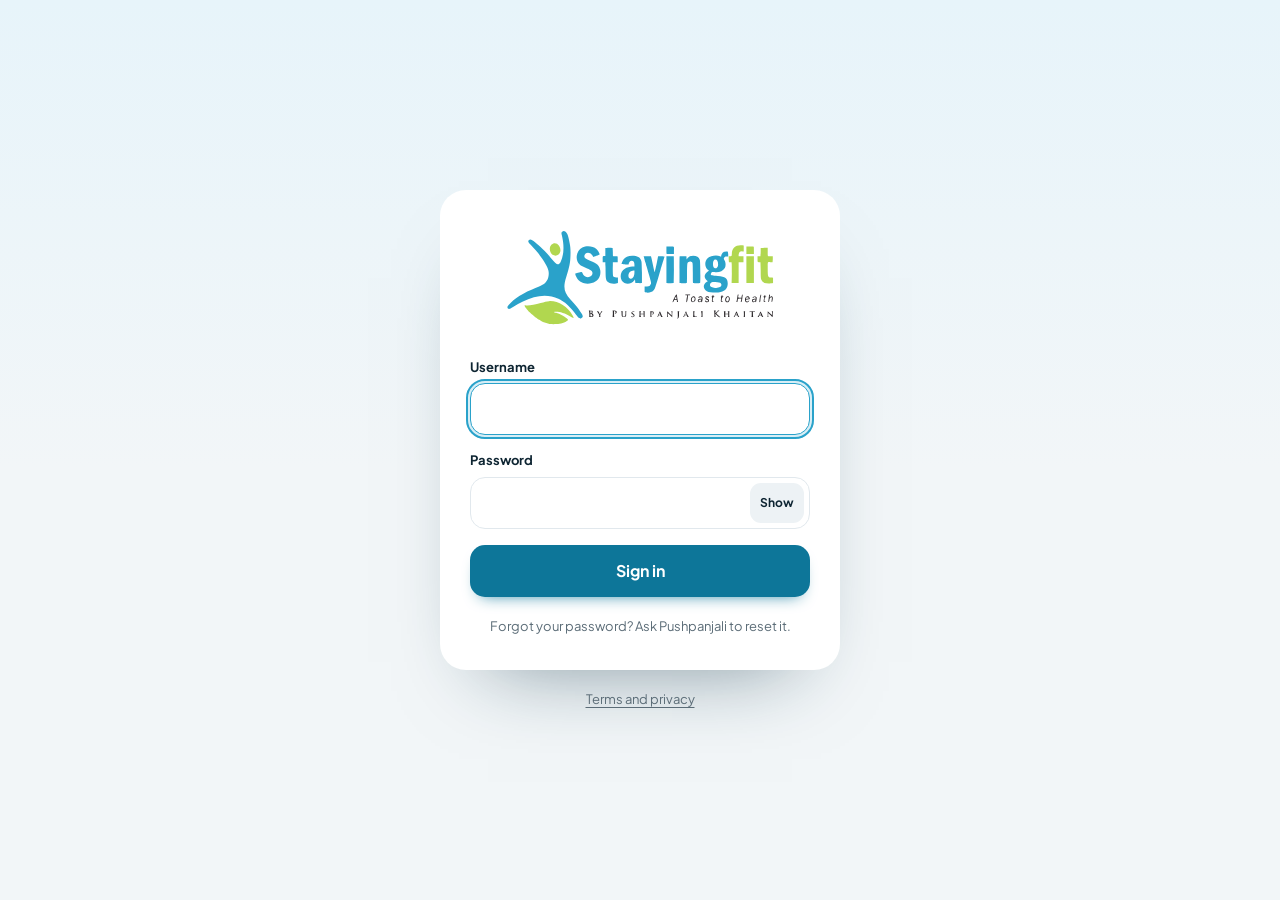
==== commit f50c46f6: "Redesign the app around five tabs, a daily checklist and team notes Clients get Home, Diet, Track, C" ====
--- a/index.html
+++ b/index.html
@@ -1,11 +1,12 @@
 <!doctype html>
-<html lang="en">
+<html lang="en" data-theme="light">
 <head>
 <meta charset="utf-8">
 <meta name="viewport" content="width=device-width,initial-scale=1,viewport-fit=cover">
 <title>Stayingfit</title>
 <meta name="description" content="Stayingfit: Pushpanjali Khaitan's coaching app. Log weight, water, meals and workouts, and stay in touch with your coach.">
-<meta name="theme-color" content="#0f2a1b">
+<meta name="theme-color" content="#ffffff">
+<meta name="color-scheme" content="light">
 <meta name="referrer" content="no-referrer">
 <link rel="manifest" href="manifest.webmanifest">
 <link rel="icon" href="icon.svg" type="image/svg+xml">
@@ -13,11 +14,11 @@
 <meta name="mobile-web-app-capable" content="yes">
 <meta name="apple-mobile-web-app-capable" content="yes">
 <meta name="apple-mobile-web-app-title" content="Stayingfit">
-<meta name="apple-mobile-web-app-status-bar-style" content="black-translucent">
-<link rel="preconnect" href="https://fonts.googleapis.com">
-<link rel="stylesheet" href="https://fonts.googleapis.com/css2?family=Fraunces:opsz,wght@9..144,500;9..144,600;9..144,700&family=Instrument+Sans:wght@400;500;600;700&family=IBM+Plex+Mono:wght@500&display=swap">
+<meta name="apple-mobile-web-app-status-bar-style" content="default">
+<link rel="preload" href="fonts/pjs.woff2" as="font" type="font/woff2" crossorigin>
 <link rel="stylesheet" href="styles.css">
 <link rel="stylesheet" href="app.css?v=6">
+<link rel="stylesheet" href="theme.css?v=1">
 </head>
 <body>
 <svg width="0" height="0" style="position:absolute" aria-hidden="true"><defs><clipPath id="gclip"><path d="M6 4 H54 L48 84 H12 Z"></path></clipPath></defs></svg>
@@ -118,33 +119,36 @@
 <div id="app" hidden>
 <header class="nav">
   <div class="nav-in">
-    <span class="brand"><span class="brand-mark"><img src="mark.svg" alt="" width="22" height="22"></span>Stayingfit</span>
+    <span class="brand"><span class="brand-mark"><img src="mark.svg" alt="" width="24" height="24"></span><span class="brand-name">Staying<b>fit</b></span></span>
+    <div class="stabs ctabs" id="ctabs" role="tablist" aria-label="Sections" hidden>
+      <button class="stab" type="button" role="tab" data-ctab="home" aria-selected="true">Home</button>
+      <button class="stab" type="button" role="tab" data-ctab="diet" aria-selected="false">Diet</button>
+      <button class="stab" type="button" role="tab" data-ctab="track" aria-selected="false">Track</button>
+      <button class="stab" type="button" role="tab" data-ctab="chat" aria-selected="false">Chat<span class="cnt" data-unread hidden></span></button>
+      <button class="stab" type="button" role="tab" data-ctab="me" aria-selected="false">Progress</button>
+    </div>
+    <div class="stabs" role="tablist" aria-label="Sections" id="stabs" hidden></div>
     <span class="nav-who" id="nav-who"></span>
     <span class="nav-act">
-      <button class="navbtn" id="snd" type="button" aria-pressed="true">Sound on</button>
-      <button class="navbtn" id="pw-open" type="button">Account</button>
-      <button class="navbtn" type="button" data-signout>Sign out</button>
+      <button class="navbtn icon" id="rf" type="button" aria-label="Refresh"><svg width="18" height="18" viewBox="0 0 24 24" aria-hidden="true"><path class="ic" d="M20 12a8 8 0 1 1-2.6-5.9M20 4v5h-5"/></svg></button>
+      <button class="navbtn me" id="pw-open" type="button" aria-label="Account and settings"><span class="avatar" id="nav-av" aria-hidden="true"></span><span class="nav-me-t" id="nav-me-t">Account</span></button>
+      <button class="navbtn out" type="button" data-signout>Sign out</button>
     </span>
   </div>
 </header>
+<div id="offline" role="status" hidden>No internet connection</div>
 
 <div class="wrap">
 <div id="nt" hidden></div>
 
 <!-- ============ CLIENT ============ -->
 <section id="view-client" hidden>
-  <div class="banner" id="c-renew" hidden style="align-items:center;flex-wrap:wrap;border-color:var(--ember)">
+  <div class="banner" id="c-renew" data-scr="home" hidden style="align-items:center;flex-wrap:wrap;border-color:var(--ember)">
     <svg width="22" height="22" viewBox="0 0 24 24" aria-hidden="true" style="color:var(--ember);flex-shrink:0"><path class="ic" d="M12 8v5l3 2M21 12a9 9 0 1 1-9-9"/></svg>
     <span style="flex:1;min-width:200px" id="c-renew-t"></span>
   </div>
 
-  <section class="hero" aria-labelledby="c-h1">
-    <svg class="contours" viewBox="0 0 1440 240" preserveAspectRatio="none" aria-hidden="true">
-      <path d="M-20 226 C 160 186 320 256 540 216 S 880 146 1100 186 T 1460 156"></path>
-      <path d="M-20 196 C 180 156 340 226 560 186 S 900 116 1120 156 T 1460 126"></path>
-      <path d="M-20 166 C 200 126 360 196 580 156 S 920 86 1140 126 T 1460 96"></path>
-      <path d="M-20 136 C 220 96 380 166 600 126 S 940 56 1160 96 T 1460 66"></path>
-    </svg>
+  <section class="hero" data-scr="home" aria-labelledby="c-h1">
     <div class="hero-in">
       <div class="hero-copy">
         <div class="eyebrow" id="c-date"></div>
@@ -153,10 +157,10 @@
       </div>
       <div class="goal-ring" id="goal-ring" role="img" aria-label="Progress to goal"></div>
       <div class="stats">
-        <div class="stat" id="st-stars"><span class="stat-num"><svg width="28" height="28" viewBox="0 0 24 24" aria-hidden="true"><polygon class="star" points="12 2.5 14.9 8.6 21.5 9.3 16.5 13.8 17.9 20.3 12 17 6.1 20.3 7.5 13.8 2.5 9.3 9.1 8.6"></polygon></svg><span class="num" id="v-stars">0</span></span><span class="small muted">stars earned</span></div>
-        <div class="stat"><span class="stat-num"><svg class="flame" id="flame" width="26" height="30" viewBox="0 0 24 26" aria-hidden="true"><path class="flame-o" d="M12 1c1.2 3.8-1.8 5.6-1.8 8.4 0 1.5 1 2.6 2.4 2.6 1.7 0 2.6-1.4 2.3-3.2 2.1 1.7 3.4 4.2 3.4 6.6 0 4-3 7.1-6.3 7.1S5.7 19.6 5.7 15.8C5.7 10.6 10.4 8 12 1z"></path><path class="flame-i" d="M12 15.2c.9 1.4 2.2 2.4 2.2 4 0 1.4-1 2.6-2.2 2.6s-2.2-1.1-2.2-2.5c0-1.7 1.4-2.6 2.2-4.1z"></path></svg><span class="num" id="v-streak">0</span></span><span class="small muted">day streak</span></div>
+        <div class="stat" id="st-stars"><span class="stat-num"><svg width="28" height="28" viewBox="0 0 24 24" aria-hidden="true"><polygon class="star" points="12 2.5 14.9 8.6 21.5 9.3 16.5 13.8 17.9 20.3 12 17 6.1 20.3 7.5 13.8 2.5 9.3 9.1 8.6"></polygon></svg><span class="num" id="v-stars">0</span></span><span class="small muted"><span class="x-lg">stars earned</span><span class="x-sm">stars</span></span></div>
+        <div class="stat"><span class="stat-num"><svg class="flame" id="flame" width="26" height="30" viewBox="0 0 24 26" aria-hidden="true"><path class="flame-o" d="M12 1c1.2 3.8-1.8 5.6-1.8 8.4 0 1.5 1 2.6 2.4 2.6 1.7 0 2.6-1.4 2.3-3.2 2.1 1.7 3.4 4.2 3.4 6.6 0 4-3 7.1-6.3 7.1S5.7 19.6 5.7 15.8C5.7 10.6 10.4 8 12 1z"></path><path class="flame-i" d="M12 15.2c.9 1.4 2.2 2.4 2.2 4 0 1.4-1 2.6-2.2 2.6s-2.2-1.1-2.2-2.5c0-1.7 1.4-2.6 2.2-4.1z"></path></svg><span class="num" id="v-streak">0</span></span><span class="small muted"><span class="x-lg">day streak</span><span class="x-sm">streak</span></span></div>
         <div class="stat"><span class="stat-num num" id="v-lost">0.0</span><span class="small muted" id="v-lost-sub">kg lost</span></div>
-        <div class="stat"><span class="stat-num num" id="v-ch">0/3</span><span class="small muted">challenges today</span></div>
+        <div class="stat stat-ch"><span class="stat-num num" id="v-ch">0/3</span><span class="small muted">challenges today</span></div>
       </div>
     </div>
     <div class="hero-foot">
@@ -169,85 +173,94 @@
   </section>
 
   <div class="grid">
-    <section class="card s8" aria-labelledby="wt-h">
-      <div class="card-h"><div><span class="eyebrow">Morning weigh-in</span><h2 id="wt-h">Weight trend</h2></div><span class="tag slate" id="goal-tag">Goal</span></div>
-      <form id="wt-form" class="row" novalidate>
-        <div class="field" style="width:190px"><label class="lbl" for="wt-in">Today's weight (kg)</label><input class="input num" id="wt-in" type="number" step="0.1" min="30" max="250" inputmode="decimal" placeholder="e.g. 73.6"></div>
-        <button class="btn" type="submit">Log weight · +1 star</button>
-        <span class="small muted" style="padding-bottom:12px">Weigh in before breakfast for a consistent read.</span>
-      </form>
-      <div class="err" id="wt-err" role="alert" hidden></div>
-      <div class="notice" id="wt-done" hidden></div>
-      <div id="chart-box"></div>
-      <div class="kv" id="wt-kv"></div>
-      <div class="jr-wrap" id="journey"></div>
-    </section>
-
-    <section class="card s4" aria-labelledby="cal-h">
-      <div class="card-h"><div><span class="eyebrow">Calorie tracker</span><h2 id="cal-h">What did you eat?</h2></div></div>
-      <div class="field"><label class="lbl" for="food-in">Type what you ate</label><input class="input" id="food-in" type="text" autocomplete="off" maxlength="60" placeholder="Try roti, dal, chilla…"></div>
-      <div class="results" id="food-res" role="list" hidden></div>
-      <div class="food-pick" id="food-pick" hidden></div>
-      <div style="display:flex;align-items:center;gap:18px;padding:14px 0;border-top:1px solid var(--line);border-bottom:1px solid var(--line)">
-        <svg width="96" height="96" viewBox="0 0 100 100" aria-hidden="true"><circle class="ring-t" cx="50" cy="50" r="44"></circle><circle class="ring-v" id="ring" cx="50" cy="50" r="44" style="stroke-dasharray:0 276.5"></circle></svg>
-        <div style="display:flex;flex-direction:column;gap:3px"><span style="font:600 30px/1 var(--display)" class="num" id="kcal">0</span><span class="small muted" id="kcal-sub"></span><span class="small muted" id="meal-count"></span></div>
-      </div>
-      <div id="meals"></div>
-      <div style="display:flex;flex-direction:column;gap:10px;padding-top:12px;border-top:1px solid var(--line)">
-        <div style="display:flex;justify-content:space-between;align-items:center;gap:8px"><strong class="small">Today's meal photos</strong><label class="ghost filebtn">Add photo<input type="file" id="ph-in" accept="image/*" aria-label="Add a meal photo"></label></div>
-        <div class="photos" id="photos"></div>
-        <div id="pcs" hidden></div>
-      </div>
-      <p class="small muted">Calories are estimates for a typical home serving. Pushpanjali sees what you log.</p>
-    </section>
-
-    <section class="card s8 water-card" aria-labelledby="wa-h">
-      <div class="card-h"><div><span class="eyebrow">Hydration</span><h2 id="wa-h">0 of 10 glasses</h2></div><span class="small muted" id="wa-ml"></span></div>
-      <div class="glasses" id="glasses" role="group" aria-label="Water glasses, tap to fill"></div>
-      <div class="small muted" style="display:flex;gap:10px;align-items:center"><svg width="18" height="18" viewBox="0 0 24 24" aria-hidden="true" style="color:var(--water);flex-shrink:0"><path class="ic" d="M12 3.5c2.8 3.6 5.5 6.6 5.5 9.9a5.5 5.5 0 0 1-11 0c0-3.3 2.7-6.3 5.5-9.9z"></path></svg><span id="wa-tip"></span></div>
-    </section>
-
-    <section class="card s4" aria-labelledby="ex-h">
-      <div class="card-h"><div><span class="eyebrow">Movement</span><h2 id="ex-h">Log a workout</h2></div></div>
-      <div style="display:grid;grid-template-columns:repeat(3,minmax(0,1fr));gap:8px" id="ex-types" role="group" aria-label="Activity type"></div>
-      <form class="row" id="ex-form" novalidate>
-        <div class="field" style="flex:1"><label class="lbl" for="ex-min">Duration (minutes)</label><input class="input num" id="ex-min" type="number" min="5" max="300" step="5" value="30"></div>
-        <button class="btn" type="submit" id="ex-btn">Log walk</button>
-      </form>
-      <div class="err" id="ex-err" role="alert" hidden></div>
-      <div style="display:flex;flex-direction:column;gap:8px;padding-top:14px;border-top:1px solid var(--line)">
-        <div style="display:flex;justify-content:space-between" class="small"><strong>Today</strong><span class="muted num" id="ex-total">0 of 30 min</span></div>
-        <div class="track" style="height:12px"><div class="fill" id="ex-fill" style="width:0%;background:var(--slate)"></div></div>
-        <div id="ex-list"></div>
-      </div>
-    </section>
-
-    <section class="card s5" aria-labelledby="lq-h">
+    <section class="card s5" data-scr="home" aria-labelledby="td-h">
+      <div class="card-h"><div><span class="eyebrow">Today</span><h2 id="td-h">Your day</h2></div><span class="tag" id="td-count"></span></div>
+      <div class="td" id="td"></div>
+    </section>
+
+    <div class="col s8" data-scr="track">
+      <section class="card" aria-labelledby="wt-h">
+        <div class="card-h"><div><span class="eyebrow">Morning weigh-in</span><h2 id="wt-h">Weight trend</h2></div><span class="tag slate" id="goal-tag">Goal</span></div>
+        <form id="wt-form" class="row" novalidate>
+          <div class="field" style="width:190px"><label class="lbl" for="wt-in">Today's weight (kg)</label><input class="input num" id="wt-in" type="number" step="0.1" min="30" max="250" inputmode="decimal" placeholder="e.g. 73.6"></div>
+          <button class="btn" type="submit">Log weight · +1 star</button>
+          <span class="small muted" style="padding-bottom:12px">Weigh in before breakfast for a consistent read.</span>
+        </form>
+        <div class="err" id="wt-err" role="alert" hidden></div>
+        <div class="notice" id="wt-done" hidden></div>
+        <div id="chart-box"></div>
+        <div class="kv" id="wt-kv"></div>
+        <div class="jr-wrap" id="journey"></div>
+      </section>
+
+      <section class="card water-card" aria-labelledby="wa-h">
+        <div class="card-h"><div><span class="eyebrow">Hydration</span><h2 id="wa-h">0 of 10 glasses</h2></div><span class="small muted" id="wa-ml"></span></div>
+        <div class="glasses" id="glasses" role="group" aria-label="Water glasses, tap to fill"></div>
+        <div class="small muted" style="display:flex;gap:10px;align-items:center"><svg width="18" height="18" viewBox="0 0 24 24" aria-hidden="true" style="color:var(--water);flex-shrink:0"><path class="ic" d="M12 3.5c2.8 3.6 5.5 6.6 5.5 9.9a5.5 5.5 0 0 1-11 0c0-3.3 2.7-6.3 5.5-9.9z"></path></svg><span id="wa-tip"></span></div>
+      </section>
+    </div>
+
+    <div class="col s4" data-scr="track">
+      <section class="card" aria-labelledby="cal-h">
+        <div class="card-h"><div><span class="eyebrow">Calorie tracker</span><h2 id="cal-h">What did you eat?</h2></div></div>
+        <div class="field"><label class="lbl" for="food-in">Type what you ate</label><input class="input" id="food-in" type="text" autocomplete="off" maxlength="60" placeholder="Try roti, dal, chilla…"></div>
+        <div class="results" id="food-res" role="list" hidden></div>
+        <div class="food-pick" id="food-pick" hidden></div>
+        <div style="display:flex;align-items:center;gap:18px;padding:14px 0;border-top:1px solid var(--line);border-bottom:1px solid var(--line)">
+          <svg width="96" height="96" viewBox="0 0 100 100" aria-hidden="true"><circle class="ring-t" cx="50" cy="50" r="44"></circle><circle class="ring-v" id="ring" cx="50" cy="50" r="44" style="stroke-dasharray:0 276.5"></circle></svg>
+          <div style="display:flex;flex-direction:column;gap:3px"><span style="font:600 30px/1 var(--display)" class="num" id="kcal">0</span><span class="small muted" id="kcal-sub"></span><span class="small muted" id="meal-count"></span></div>
+        </div>
+        <div id="meals"></div>
+        <div style="display:flex;flex-direction:column;gap:10px;padding-top:12px;border-top:1px solid var(--line)">
+          <div style="display:flex;justify-content:space-between;align-items:center;gap:8px"><strong class="small">Today's meal photos</strong><label class="ghost filebtn">Add photo<input type="file" id="ph-in" accept="image/*" aria-label="Add a meal photo"></label></div>
+          <div class="photos" id="photos"></div>
+          <div id="pcs" hidden></div>
+        </div>
+        <p class="small muted">Calories are estimates for a typical home serving. Pushpanjali sees what you log.</p>
+      </section>
+
+      <section class="card" aria-labelledby="ex-h">
+        <div class="card-h"><div><span class="eyebrow">Movement</span><h2 id="ex-h">Log a workout</h2></div></div>
+        <div style="display:grid;grid-template-columns:repeat(3,minmax(0,1fr));gap:8px" id="ex-types" role="group" aria-label="Activity type"></div>
+        <form class="row" id="ex-form" novalidate>
+          <div class="field" style="flex:1"><label class="lbl" for="ex-min">Duration (minutes)</label><input class="input num" id="ex-min" type="number" min="5" max="300" step="5" value="30"></div>
+          <button class="btn" type="submit" id="ex-btn">Log walk</button>
+        </form>
+        <div class="err" id="ex-err" role="alert" hidden></div>
+        <div style="display:flex;flex-direction:column;gap:8px;padding-top:14px;border-top:1px solid var(--line)">
+          <div style="display:flex;justify-content:space-between" class="small"><strong>Today</strong><span class="muted num" id="ex-total">0 of 30 min</span></div>
+          <div class="track" style="height:12px"><div class="fill" id="ex-fill" style="width:0%;background:var(--slate)"></div></div>
+          <div id="ex-list"></div>
+        </div>
+      </section>
+    </div>
+
+    <section class="card s5" data-scr="diet" aria-labelledby="lq-h">
       <div class="card-h"><div><span class="eyebrow">Daily liquids</span><h2 id="lq-h">Daily liquids</h2></div><span class="tag gold">+2 stars</span></div>
       <div class="lq-list" id="lq-list"></div>
       <span class="small muted" id="lq-tip"></span>
     </section>
 
-    <section class="card s7" aria-labelledby="pl-h">
+    <section class="card s7" data-scr="home diet" aria-labelledby="pl-h">
       <div class="card-h"><div><span class="eyebrow" id="pl-eyebrow">Your diet</span><h2 id="pl-h">From Pushpanjali</h2></div></div>
       <div id="plan-today"></div>
       <div id="tomorrow"></div>
     </section>
 
-    <section class="card s7" aria-labelledby="ms-h">
+    <section class="card s12 chat-card" data-scr="chat" aria-labelledby="ms-h">
       <div class="card-h"><div><span class="eyebrow">Messages</span><h2 id="ms-h">Chat</h2></div></div>
       <div style="display:flex;gap:8px;flex-wrap:wrap" id="c-threads" role="group" aria-label="Conversations"></div>
       <div class="thread" id="c-thread" aria-live="polite"></div>
       <form class="composer" id="c-comp" novalidate><label class="sr" for="c-comp-in">Message</label><input class="input" id="c-comp-in" type="text" autocomplete="off" maxlength="1000" placeholder="Write a message…"><button class="btn" type="submit">Send</button></form>
     </section>
 
-    <section class="card s5" aria-labelledby="ch-h">
+    <section class="card s5" data-scr="me" aria-labelledby="ch-h">
       <div class="card-h"><div><span class="eyebrow">Today's challenges</span><h2 id="ch-h">Three wins before bed</h2></div><span class="tag gold">+5 bonus for all three</span></div>
       <div id="challenges" style="display:flex;flex-direction:column;gap:18px"></div>
       <div class="notice" id="ch-line"></div>
     </section>
 
-    <section class="card s12" aria-labelledby="bt-h">
+    <section class="card s12" data-scr="me" aria-labelledby="bt-h">
       <div class="card-h"><div><span class="eyebrow">Blood tests</span><h2 id="bt-h">Latest report</h2></div><button class="ghost" type="button" id="bt-toggle" aria-expanded="false" aria-controls="bt-form">Add a result</button></div>
       <div id="hs-consent" class="notice" hidden style="display:flex;flex-direction:column;gap:12px">
         <strong>Share blood test results with your coach?</strong>
@@ -270,12 +283,12 @@
       </div>
     </section>
 
-    <section class="card s12" aria-labelledby="ac-h">
+    <section class="card s7" data-scr="me" aria-labelledby="ac-h">
       <div class="card-h"><div><span class="eyebrow">Achievements</span><h2 id="ac-h">Badges</h2></div><span class="small muted">Each badge is worth 5 stars</span></div>
       <div class="badges" id="badges"></div>
     </section>
 
-    <section class="card s12" aria-labelledby="lb-h">
+    <section class="card s12" data-scr="me" aria-labelledby="lb-h">
       <div class="card-h"><div><span class="eyebrow">Leaderboard · all clients</span><h2 id="lb-h">Leaderboard</h2></div>
         <div class="lbtabs" role="group" aria-label="Rank by">
           <button class="lbtab" type="button" data-lb="loss" aria-pressed="true">Weight lost</button>
@@ -298,8 +311,6 @@
     </div>
     <div class="kpis" id="kpis"></div>
   </section>
-
-  <div class="stabs" role="tablist" aria-label="Sections" id="stabs"></div>
 
   <!-- today / follow-ups -->
   <div class="spanel" id="p-today" role="tabpanel" aria-labelledby="t-today">
@@ -399,7 +410,7 @@
           <div class="field" style="width:220px"><label class="lbl" for="dc-client">Client</label><select class="select" id="dc-client"></select></div></div>
         <div id="dc-current"></div>
         <form id="dc-form" class="dc-form" novalidate>
-          <div class="card-h"><strong id="dc-form-h">New diet</strong><button class="ghost" type="button" id="dc-copy">Start from the last diet</button></div>
+          <div class="card-h"><strong id="dc-form-h">New diet</strong><span class="dc-tools"><select class="select" id="dc-from" aria-label="Copy a diet from another client"></select><button class="ghost" type="button" id="dc-copy">Start from the last diet</button></span></div>
           <div class="field" style="max-width:220px"><label class="lbl" for="dc-start">Starts on</label><input class="input" id="dc-start" type="date"></div>
           <div class="field"><label class="lbl" for="dc-am">Morning message (shown above breakfast)</label><textarea class="ta" id="dc-am" maxlength="400" rows="2" placeholder="e.g. Start with warm jeera water and a 20-minute walk."></textarea></div>
           <div class="dc-meals">
@@ -438,33 +449,40 @@
 
 <div class="modal-root" id="pw-modal" hidden>
   <div class="modal-bg" data-close-modal="1"></div>
-  <div class="modal" role="dialog" aria-modal="true" aria-labelledby="pwm-h">
-    <h2 id="pwm-h">Your login</h2>
-    <form id="pwm-form" novalidate>
-      <div class="field"><label class="lbl" for="pwm-user">Username</label><input class="input" id="pwm-user" type="text" autocomplete="username" autocapitalize="none" autocorrect="off" spellcheck="false" maxlength="30"></div>
-      <div class="divider"></div>
-      <span class="small muted">To change your password, fill in all three boxes. Otherwise leave them empty.</span>
-      <div class="field"><label class="lbl" for="pwm-old">Current password</label><input class="input" id="pwm-old" type="password" autocomplete="current-password" maxlength="72"></div>
-      <div class="field"><label class="lbl" for="pwm-new">New password</label><input class="input" id="pwm-new" type="password" autocomplete="new-password" maxlength="72"></div>
-      <div class="field"><label class="lbl" for="pwm-new2">New password again</label><input class="input" id="pwm-new2" type="password" autocomplete="new-password" maxlength="72"></div>
-      <div class="err" id="pwm-err" role="alert" hidden></div>
-      <div class="row"><button class="btn" type="submit" id="pwm-go">Save</button><button class="ghost" style="height:44px" type="button" data-close-modal="1">Cancel</button></div>
-    </form>
+  <div class="modal me" role="dialog" aria-modal="true" aria-labelledby="pwm-h">
+    <div class="me-head"><span class="avatar" id="me-av" aria-hidden="true"></span><div class="me-id"><h2 id="pwm-h">Account</h2><span class="small muted" id="me-sub"></span></div><button class="x" type="button" data-close-modal="1" aria-label="Close"><svg width="16" height="16" viewBox="0 0 24 24" aria-hidden="true"><path class="ic" d="M6 6l12 12M18 6L6 18"/></svg></button></div>
+    <div class="me-list">
+      <div class="me-row"><div><strong>Notifications</strong><span class="small muted" id="me-nt-sub"></span></div><button class="ghost" type="button" id="me-nt-on" hidden>Turn on</button></div>
+      <div class="me-row" id="snd-row"><div><strong>Sounds</strong><span class="small muted">A short sound when you earn stars</span></div><button class="ghost" id="snd" type="button" aria-pressed="true">Sound on</button></div>
+      <div class="me-row"><div><strong>Install the app</strong><span class="small muted" id="me-inst-sub">Put Stayingfit on your home screen</span></div><button class="ghost" type="button" id="me-inst-btn" aria-expanded="false" aria-controls="me-inst">How</button></div>
+      <div class="notice" id="me-inst" hidden></div>
+      <div class="me-row"><div><strong>Username and password</strong><span class="small muted" id="me-user"></span></div><button class="ghost" type="button" id="me-login-btn" aria-expanded="false" aria-controls="pwm-form">Change</button></div>
+      <form id="pwm-form" novalidate hidden>
+        <div class="field"><label class="lbl" for="pwm-user">Username</label><input class="input" id="pwm-user" type="text" autocomplete="username" autocapitalize="none" autocorrect="off" spellcheck="false" maxlength="30"></div>
+        <span class="small muted">To change your password, fill in all three boxes. Otherwise leave them empty.</span>
+        <div class="field"><label class="lbl" for="pwm-old">Current password</label><input class="input" id="pwm-old" type="password" autocomplete="current-password" maxlength="72"></div>
+        <div class="field"><label class="lbl" for="pwm-new">New password</label><input class="input" id="pwm-new" type="password" autocomplete="new-password" maxlength="72"></div>
+        <div class="field"><label class="lbl" for="pwm-new2">New password again</label><input class="input" id="pwm-new2" type="password" autocomplete="new-password" maxlength="72"></div>
+        <div class="err" id="pwm-err" role="alert" hidden></div>
+        <div class="row"><button class="btn" type="submit" id="pwm-go">Save</button><button class="ghost" style="height:46px" type="button" id="me-login-cancel">Cancel</button></div>
+      </form>
+    </div>
+    <div class="me-foot"><a class="small" href="privacy.html" target="_blank" rel="noopener">Terms and privacy</a><button class="ghost danger" type="button" data-signout>Sign out</button></div>
   </div>
 </div>
 
 <nav class="mbar sbar" id="sbar" aria-label="Sections" hidden></nav>
-<nav class="mbar" id="mbar" aria-label="Jump to" hidden>
-  <button type="button" data-jump="c-h1" class="on"><svg viewBox="0 0 24 24" aria-hidden="true"><path class="ic" d="M3 11l9-7 9 7v9H3z"/></svg>Today</button>
-  <button type="button" data-jump="wt-h"><svg viewBox="0 0 24 24" aria-hidden="true"><path class="ic" d="M4 20h16M6 20l2-12h8l2 12M12 8V4"/></svg>Weight</button>
-  <button type="button" data-jump="wa-h"><svg viewBox="0 0 24 24" aria-hidden="true"><path class="ic" d="M12 3.5c2.8 3.6 5.5 6.6 5.5 9.9a5.5 5.5 0 0 1-11 0c0-3.3 2.7-6.3 5.5-9.9z"/></svg>Water</button>
-  <button type="button" data-jump="cal-h"><svg viewBox="0 0 24 24" aria-hidden="true"><path class="ic" d="M12 21a9 9 0 1 0 0-18 9 9 0 0 0 0 18zM12 16a4 4 0 1 0 0-8 4 4 0 0 0 0 8z"/></svg>Food</button>
-  <button type="button" data-jump="ms-h"><svg viewBox="0 0 24 24" aria-hidden="true"><path class="ic" d="M4 5h16v11H9l-5 4z"/></svg>Chat</button>
+<nav class="mbar" id="mbar" aria-label="Sections" hidden>
+  <button type="button" data-ctab="home" class="on"><svg viewBox="0 0 24 24" aria-hidden="true"><path class="ic" d="M3 11l9-7 9 7v9h-6v-6H9v6H3z"/></svg>Home</button>
+  <button type="button" data-ctab="diet"><svg viewBox="0 0 24 24" aria-hidden="true"><path class="ic" d="M5 19C5 10 10 5 20 4c0 10-5 15-14 15zM5 19l7-7"/></svg>Diet</button>
+  <button type="button" data-ctab="track"><svg viewBox="0 0 24 24" aria-hidden="true"><path class="ic" d="M12 21a9 9 0 1 0 0-18 9 9 0 0 0 0 18zM12 8v8M8 12h8"/></svg>Track</button>
+  <button type="button" data-ctab="chat"><svg viewBox="0 0 24 24" aria-hidden="true"><path class="ic" d="M21 12a8 8 0 0 1-11.6 7.1L4 20l1-4.4A8 8 0 1 1 21 12z"/></svg>Chat<span class="cnt" data-unread hidden></span></button>
+  <button type="button" data-ctab="me"><svg viewBox="0 0 24 24" aria-hidden="true"><path class="ic" d="M8 4h8v5a4 4 0 0 1-8 0zM8 6H5a3 3 0 0 0 3 4M16 6h3a3 3 0 0 1-3 4M12 13v4M8 21h8"/></svg>Progress</button>
 </nav>
 <div id="fx"></div>
 
 <script src="config.js"></script>
 <script src="supabase-2.117.2.js"></script>
-<script src="app.js?v=8"></script>
+<script src="app.js?v=9"></script>
 </body>
 </html>
--- a/theme.css
+++ b/theme.css
@@ -0,0 +1,381 @@
+/* Stayingfit theme. Loads after styles.css and app.css.
+   Colours come from the logo (blue and leaf green). One typeface, rounded cards, and an app layout with tabs. */
+@font-face{font-family:'Plus Jakarta Sans';font-style:normal;font-weight:200 800;font-display:swap;src:url(fonts/pjs.woff2) format('woff2')}
+:root{color-scheme:light;
+  --bg:#f2f6f8;--card:#ffffff;--ink:#0e2532;--muted:#5b6c77;--line:#e1e8ed;--soft:#edf2f5;
+  --brand:#2aa2ca;--navy:#0b2f41;--lime:#b1d74f;--ok:#2a8035;
+  --forest:#0d7699;--slate:#1a5a78;--gold:#8f5d00;--gold-fill:#f2b01e;--ember:#c84a0c;--water:#2e9bd6;--danger:#c0341d;
+  --btn:#0d7699;--btn-h:#0a6381;--btn-ink:#ffffff;--scrim:rgba(242,246,248,.96);
+  --display:'Plus Jakarta Sans',system-ui,-apple-system,'Segoe UI',Roboto,'Helvetica Neue',Arial,sans-serif;--sans:var(--display);--mono:var(--display);
+  --pad:22px;--r:20px;--sh:0 1px 2px rgba(14,37,50,.05),0 12px 32px -20px rgba(14,37,50,.28)}
+@media (max-width:600px){:root{--pad:16px}}
+
+/* ---------- base ---------- */
+html{-webkit-text-size-adjust:100%}
+body{font:15px/1.5 var(--sans);-webkit-tap-highlight-color:transparent}
+h1,h2,h3{font-family:var(--display);font-weight:800;letter-spacing:-.025em}
+h2{font-size:20px;line-height:1.2;font-weight:700;letter-spacing:-.02em}
+.eyebrow{font:700 11px/1.2 var(--sans);letter-spacing:.07em;color:var(--muted)}
+.mono{font-family:var(--sans);font-variant-numeric:tabular-nums}
+code,.cred pre,.input.mono{font-family:ui-monospace,SFMono-Regular,Menlo,Consolas,monospace}
+:focus-visible{outline:2px solid var(--brand);outline-offset:2px}
+a{color:var(--forest)}
+
+/* ---------- top bar ---------- */
+.nav{top:0;padding-top:env(safe-area-inset-top,0px);background:rgba(255,255,255,.94);-webkit-backdrop-filter:saturate(1.4) blur(14px);backdrop-filter:saturate(1.4) blur(14px);color:var(--ink);border-bottom:1px solid var(--line)}
+.nav-in{max-width:1180px;min-height:60px;flex-wrap:nowrap;padding-top:0;gap:14px}
+.brand{color:var(--ink);font:800 21px/1 var(--display);letter-spacing:-.035em;gap:10px;cursor:default}
+.brand-name{color:#1790ba}
+.brand-name b{color:#7fb22a;font-weight:800}
+.brand-mark{width:36px;height:36px;border-radius:11px;background:#fff;box-shadow:inset 0 0 0 1px var(--line)}
+.nav-who{display:none}
+.nav-act{flex-shrink:0}
+.navbtn{border:1px solid var(--line);color:var(--ink);background:var(--card);height:38px;border-radius:11px;padding:0 12px;font:600 13px var(--sans);display:inline-flex;align-items:center;gap:8px}
+.navbtn:hover{border-color:#b9c7d0;background:#f7fafb}
+.navbtn:focus-visible{outline:2px solid var(--brand);outline-offset:2px}
+.navbtn.icon{width:38px;padding:0;justify-content:center;color:var(--muted)}
+.navbtn.icon.busy svg{animation:spin .7s linear infinite}
+.navbtn.me{padding:0 12px 0 4px;max-width:170px}
+.navbtn.me .avatar{width:28px;height:28px;font-size:11px}
+.nav-me-t{overflow:hidden;text-overflow:ellipsis}
+.wrap{max-width:1180px;padding-block:20px 72px}
+#offline{position:fixed;top:calc(68px + env(safe-area-inset-top,0px));left:50%;transform:translateX(-50%);z-index:45;background:var(--navy);color:#fff;border-radius:999px;padding:8px 16px;font:600 13px var(--sans);box-shadow:0 12px 28px -14px rgba(11,47,65,.8);white-space:nowrap}
+
+/* ---------- section tabs: in the top bar on a laptop, a bottom bar on a phone ---------- */
+.stabs{position:static;top:auto;z-index:auto;flex:0 1 auto;min-width:0;max-width:100%;gap:2px;margin:0 auto;background:#edf2f5;border:0;border-radius:999px;padding:4px;box-shadow:none}
+.stab{flex-shrink:0;height:36px;border:0;margin:0;border-radius:999px;padding:0 15px;font:700 14px var(--sans);color:var(--muted)}
+.stab:hover{color:var(--ink)}
+.stab[aria-selected="true"]{background:#fff;color:var(--ink);box-shadow:0 1px 3px rgba(14,37,50,.18)}
+.stab:focus-visible{outline:2px solid var(--brand);outline-offset:1px}
+.stab .cnt{font:800 11px var(--sans);background:var(--ember)}
+@media (max-width:1080px){.stab{padding:0 11px;font-size:13px}}
+
+/* ---------- client screens: one tab at a time ---------- */
+body[data-ctab="home"] #view-client [data-scr]:not([data-scr~="home"]),
+body[data-ctab="diet"] #view-client [data-scr]:not([data-scr~="diet"]),
+body[data-ctab="track"] #view-client [data-scr]:not([data-scr~="track"]),
+body[data-ctab="chat"] #view-client [data-scr]:not([data-scr~="chat"]),
+body[data-ctab="me"] #view-client [data-scr]:not([data-scr~="me"]){display:none!important}
+body[data-ctab]:not([data-ctab="home"]) #nt{display:none}
+body[data-ctab="diet"] #view-client [aria-labelledby="pl-h"]{order:-1}
+body[data-ctab="me"] #view-client [aria-labelledby="bt-h"]{order:1}
+#view-client .chat-card{max-width:820px;width:100%;justify-self:center}
+#view-client .chat-card .thread{max-height:calc(100dvh - 372px);min-height:300px}
+/* Track on a laptop: two columns that each stack their own cards; on a phone they fall back into one list */
+.col{display:flex;flex-direction:column;gap:20px;min-width:0}
+[aria-labelledby="cal-h"]{order:1}[aria-labelledby="wa-h"]{order:2}[aria-labelledby="ex-h"]{order:3}
+@media (max-width:1040px){.col{display:contents}}
+/* a screen arrives quickly: one short fade, no stagger */
+@keyframes tabin{from{opacity:0;transform:translateY(8px)}}
+#view-client .card,#view-client .hero,.spanel .card{animation:tabin .22s ease-out both;animation-delay:0s}
+.w-sm,.x-sm{display:none}
+@media (max-width:380px){.x-lg{display:none}.x-sm{display:inline}.mbar button svg{width:50px;padding:4px 14px}}
+
+/* ---------- hero ---------- */
+.hero{border:0;border-radius:24px;margin-bottom:20px;color:#fff;background:radial-gradient(90% 120% at 100% 0%,rgba(177,215,79,.34) 0%,rgba(177,215,79,0) 52%),linear-gradient(135deg,#0b2f41 0%,#0c5674 52%,#157ea5 100%);box-shadow:0 22px 44px -28px rgba(11,47,65,.85)}
+.hero-in{padding:28px;align-items:center;gap:24px}
+.hero h1{font-size:clamp(28px,3.6vw,40px);line-height:1.08;font-weight:800;letter-spacing:-.03em;max-width:20ch}
+.hero .eyebrow{color:rgba(255,255,255,.76)}
+.hero .muted{color:rgba(255,255,255,.88)}
+.stats{gap:10px}
+.stat,.hero .stat{padding:14px 16px;border-left:0;background:rgba(255,255,255,.11);border-radius:16px;min-width:108px;gap:4px}
+.stat-num{font-size:30px;font-weight:800;letter-spacing:-.03em}
+.hero .stat-num.warm{color:#ffc79e}
+.gr-t{stroke:rgba(255,255,255,.18)}
+.gr-v{stroke:var(--lime)}
+.gr-in strong{font:800 28px/1 var(--display);letter-spacing:-.03em}
+.gr-in span{font:700 10px var(--sans);letter-spacing:.07em}
+.hero-foot{background:rgba(5,24,34,.3);border-top:0;padding:16px 28px 22px;gap:28px}
+.hero .lvl-badge,.lvl-badge{background:var(--lime);color:#1d3305;border-radius:999px;font:800 11px var(--sans);letter-spacing:.04em;padding:5px 10px}
+.hero .track{background:rgba(255,255,255,.16)}
+.hero .lvl-fill{background:linear-gradient(90deg,#b1d74f,#e2f29b)}
+.hero .cal-d{background:rgba(255,255,255,.1);border-radius:8px;font:700 10px var(--sans);color:rgba(255,255,255,.78)}
+.hero .cal-d.on{background:var(--lime);color:#1d3305}
+.hero .cal-d.today{outline:2px solid #fff;outline-offset:1px}
+@media (max-width:800px){.hero-foot{padding:14px 20px 18px;gap:16px}}
+@media (max-width:700px){
+  .w-lg{display:none}.w-sm{display:inline}
+  .hero{border-radius:22px;margin-bottom:14px}
+  .hero-in{display:grid;grid-template-columns:minmax(0,1fr) auto;gap:14px;padding:20px 18px 16px}
+  .hero-copy{gap:8px}
+  .hero h1{font-size:25px}
+  .hero .stats{grid-column:1/-1;grid-template-columns:repeat(3,minmax(0,1fr));border-top:0;gap:8px}
+  .hero .stat-ch{display:none}
+  .stat,.hero .stat{padding:10px 12px;min-width:0;gap:2px;border-radius:14px}
+  .stat-num{font-size:22px;gap:6px}
+  .stat-num svg{width:20px;height:20px}
+  .hero .stat .small{font-size:12px;white-space:nowrap;overflow:hidden;text-overflow:ellipsis}
+  .goal-ring,.goal-ring svg{width:84px;height:84px}
+  .gr-in strong{font-size:22px}
+}
+
+/* ---------- cards ---------- */
+.grid{gap:20px}
+@media (max-width:1040px){.grid{gap:14px}}
+.card{border:1px solid transparent;border-radius:var(--r);box-shadow:var(--sh);padding:var(--pad);gap:16px}
+.card-h{align-items:center}
+.card-h > div:first-child,.card-h .head > div{gap:3px}
+.ictile{width:40px;height:40px;border-radius:12px}
+.ictile svg{width:20px;height:20px}
+.t-forest{background:#e1f2f8;color:#0d7699}.t-slate{background:#e4edf2;color:#1a5a78}.t-ember{background:#fdeadf;color:#c84a0c}
+.t-water{background:#e2f1fb;color:#1f84c0}.t-gold{background:#fdf1d3;color:#8f5d00}.t-danger{background:#fbe5e1;color:#c0341d}.t-lime{background:#edf6d6;color:#4f7a10}
+.divider{border-top:1px solid var(--line)}
+
+/* ---------- controls ---------- */
+.btn{border-radius:13px;height:46px;padding:0 18px;font:700 14px var(--sans);box-shadow:0 8px 16px -10px rgba(13,118,153,.95)}
+.btn:hover{background:var(--btn-h)}
+.btn[disabled]{box-shadow:none}
+.ghost{border:1px solid var(--line);background:var(--card);border-radius:11px;font:600 13px var(--sans);height:38px;padding:0 14px}
+.ghost:hover{border-color:#b9c7d0;background:#f7fafb}
+.ghost.danger:hover{border-color:var(--danger);background:#fdf3f1}
+.chip{border-radius:999px;height:38px;padding:0 14px;font-weight:600;background:var(--card);border:1px solid var(--line)}
+.chip:hover{border-color:#b9c7d0}
+.chip[aria-pressed="true"]{background:var(--navy);border-color:var(--navy);color:#fff}
+.linkbtn{color:var(--forest)}
+.x{border-radius:10px}
+.input,.select,.ta{border:1.5px solid var(--line);border-radius:13px;background:#fff}
+.input,.select{height:46px;padding:0 14px}
+.ta{padding:12px 14px}
+.input:focus,.select:focus,.ta:focus{border-color:var(--brand);box-shadow:0 0 0 4px rgba(42,162,202,.18)}
+.select{-webkit-appearance:none;appearance:none;padding-right:38px;background-image:url("data:image/svg+xml,%3Csvg xmlns='http://www.w3.org/2000/svg' viewBox='0 0 24 24' fill='none' stroke='%235b6c77' stroke-width='2.2' stroke-linecap='round' stroke-linejoin='round'%3E%3Cpath d='M6 9l6 6 6-6'/%3E%3C/svg%3E");background-repeat:no-repeat;background-position:right 12px center;background-size:16px}
+label.lbl,.lbl{font-size:13px;font-weight:700}
+.pw-eye{border-radius:9px;font:700 12px var(--sans)}
+.tag{height:24px;padding:0 10px;border:0;border-radius:999px;background:var(--soft);color:var(--muted);font:700 11px var(--sans);letter-spacing:.02em}
+.tag.gold{background:#fdf1d3;color:#8f5d00}.tag.slate{background:#e4edf2;color:#1a5a78}.tag.danger{background:#fbe5e1;color:#c0341d}.tag.ember{background:#fdeadf;color:#c84a0c}
+.notice{border-radius:14px;background:var(--soft)}
+.banner{border-radius:18px;box-shadow:var(--sh)}
+.empty{border:1.5px dashed #d3dde3;border-radius:16px;background:#f9fbfc}
+.status{font:700 11px var(--sans);letter-spacing:.04em}
+.err{font-weight:600}
+.cbx{border-radius:7px;border-color:#b9c7d0}
+.track{border-radius:999px;background:var(--soft)}
+.fill{border-radius:999px;background:var(--brand)}
+.fill.done{background:#84c13c}
+.ring-t{stroke:var(--soft)}
+.ring-v{stroke:var(--brand);stroke-linecap:round}
+.st-ok,.chg.down{color:var(--ok)}
+.avatar{background:#e1f2f8;color:#0d7699;font-weight:800}
+.spin{border-width:2.5px}
+
+/* ---------- today checklist ---------- */
+.td{display:flex;flex-direction:column;gap:8px}
+.td-row{-webkit-appearance:none;appearance:none;display:grid;grid-template-columns:40px minmax(0,1fr) 34px;gap:12px;align-items:center;text-align:left;width:100%;padding:10px 12px 10px 10px;border:1.5px solid var(--line);border-radius:16px;background:var(--card);cursor:pointer;color:inherit;font:inherit;transition:border-color .15s,background .15s,transform .08s}
+.td-row:hover{border-color:#b9c7d0}
+.td-row:active{transform:scale(.985)}
+.td-row.done{background:#f3f9e6;border-color:#cfe4a2}
+.td-t{display:flex;flex-direction:column;gap:1px;min-width:0}
+.td-t strong{font-size:15px;letter-spacing:-.01em;display:flex;align-items:center;gap:8px}
+.td-new{font:800 10px/1 var(--sans);letter-spacing:.06em;text-transform:uppercase;background:var(--ember);color:#fff;border-radius:999px;padding:4px 7px}
+.td-pv{overflow:hidden;text-overflow:ellipsis;white-space:nowrap}
+.td-row.new{border-color:#f6cdb6;background:#fff8f3}
+.td-s{display:flex;align-items:center;justify-content:center;width:34px;height:34px;color:#9aa9b3}
+.td-row.done .td-s{width:28px;height:28px;margin:3px;background:#6aa51d;color:#fff;border-radius:50%}
+.td-ring{width:34px;height:34px;transform:rotate(-90deg)}
+.td-ring circle{fill:none;stroke-width:4}
+.td-ring .tr-t{stroke:var(--soft)}
+.td-ring .tr-v{stroke:var(--brand);stroke-linecap:round;transition:stroke-dasharray .5s}
+
+/* ---------- weight chart ---------- */
+.chart .grid-l{stroke:#e7edf1}
+.chart .line{stroke:var(--brand);stroke-width:3}
+.chart .area{fill:var(--brand);opacity:.13}
+.chart .dot{stroke:var(--brand);stroke-width:2}
+.chart .last,.chart .hov-d{fill:var(--forest)}
+.chart .halo{fill:var(--brand)}
+.chart .goal{stroke:#7fb22a;stroke-width:2}
+.chart .goal-t{fill:#4f7a10}
+.chart text{font:600 11px var(--sans)}
+.chart .tip{font:800 13px var(--sans)}
+.chart .hov-bg{fill:var(--navy)}
+.chart .hov-s{font:600 10px var(--sans)}
+.kv strong{font-size:18px;font-weight:800;letter-spacing:-.02em}
+.jr-fill{background:linear-gradient(90deg,var(--brand),#84c13c)}
+.jr-m.on i{background:#84c13c;border-color:#84c13c}
+.jr-m b{font:700 10px var(--sans)}
+.jr-me{background:var(--ember);box-shadow:0 0 0 2px var(--ember)}
+
+/* ---------- water, food, liquids, diet ---------- */
+#wt-done{flex-wrap:wrap;align-items:center;gap:10px 12px}
+#wt-done > span{flex:1 1 190px}
+.water-card{background:linear-gradient(180deg,#fff 35%,#e9f5fc)}
+.g-out{stroke:#cbd8e0}
+.glass-btn{font:700 12px var(--sans)}
+.results{border:1.5px solid var(--line);border-radius:14px;overflow:hidden}
+.result{min-height:52px;padding:8px 14px}
+.result:hover{background:#f4f8fa}
+.list-row{padding:10px 0}
+.food-pick{border:1.5px solid #a9d7e7;border-radius:16px;background:#f2f9fc}
+.fp-q .chip{border-radius:12px}
+.fp-q .chip[aria-pressed="true"]{background:var(--btn);border-color:var(--btn)}
+.stepper{border:1.5px solid var(--line);border-radius:12px}
+.photos figure{border-radius:12px}
+.photos figcaption{font:600 10px var(--sans);padding:3px 6px}
+.filebtn{height:40px}
+.lq{border:1.5px solid var(--line);border-radius:16px;padding:14px;min-height:60px}
+.lq:hover{border-color:#b9c7d0}
+.lq.on{background:#f3f9e6;border-color:#cfe4a2}
+.lq-box{border-radius:9px;border-color:#b9c7d0}
+.lq.on .lq-box,.lq-view.on .lq-box{background:#6aa51d;border-color:#6aa51d}
+.diet-row{padding:12px 0}
+.diet-row .eyebrow{color:var(--forest)}
+.diet-dots i{height:7px;border-radius:999px}
+.diet-dots i.past{background:#a9d7e7}
+.diet-dots i.now{background:var(--brand)}
+.tmr{border-radius:14px}
+.tmr li::before{border-radius:50%;background:var(--brand)}
+
+/* ---------- chat ---------- */
+.thread{gap:12px;padding:6px 2px}
+.msg .who{font:600 11px var(--sans)}
+.bubble{border-radius:6px 18px 18px 18px;padding:10px 14px;font-size:15px;background:var(--soft)}
+.msg.coachmsg .bubble{background:#e4f2f8}
+.msg.mine .bubble{background:var(--btn);color:#fff;border-radius:18px 6px 18px 18px}
+.react{border-radius:999px}
+.react[aria-pressed="true"]{border-color:var(--brand);background:#e4f2f8}
+.react .n{font:700 11px var(--sans)}
+.composer .input{border-radius:999px;padding:0 18px}
+.composer .btn{border-radius:999px;min-width:76px}
+.threads{border:1.5px solid var(--line);border-radius:16px;overflow-x:hidden;overflow-y:auto}
+.th-item{padding:12px 14px}
+.th-item:hover{background:#f4f8fa}
+.th-item[aria-pressed="true"]{background:#e6f3f9}
+
+/* ---------- badges, leaderboard, blood tests ---------- */
+.hex-l{fill:var(--soft);stroke:#d3dde3}
+.lbtab{font-weight:700}
+.lbtab[aria-pressed="true"]{border-bottom-color:var(--brand)}
+.lb{margin:0 calc(-1*var(--pad)) calc(-1*var(--pad))}
+.lb-row{padding:12px var(--pad)}
+.lb-row.me{background:#eef7fb}
+.lb-row .lb-track{border-radius:999px;overflow:hidden}
+.lb-bar{border-radius:999px;background:var(--brand)}
+.lb-row.me .lb-bar{background:var(--forest)}
+.lb-row.me .avatar{background:var(--forest);color:#fff}
+.rank{font:800 20px var(--display)}
+.mv{font:700 10px var(--sans)}
+.hl{border-radius:14px;overflow:hidden}
+.hl strong{font:800 24px/1.1 var(--display);letter-spacing:-.02em}
+
+/* ---------- coach and assistant ---------- */
+.shead{align-items:center;padding:6px 0 18px}
+.shead h1{font-size:clamp(26px,3.2vw,36px);font-weight:800;letter-spacing:-.03em}
+.kpis{border:0;background:none;gap:10px;border-radius:0}
+.kpis .kpi{background:var(--card);border:1px solid transparent;border-radius:16px;box-shadow:var(--sh);padding:14px 18px;min-width:128px}
+.kpis button.kpi:hover{background:#f7fafb}
+.kpi strong{font:800 26px/1 var(--display);letter-spacing:-.03em}
+.quick{gap:8px;margin-bottom:16px}
+.quick .ghost,.quick .btn{height:42px;border-radius:999px;padding:0 18px}
+#p-messages .card-h > span{flex-wrap:wrap}
+.fu{padding:14px 0}
+.fu-t strong{letter-spacing:-.01em}
+.ci-row{padding:10px 0}
+.ci-row .ok{color:var(--ok)}
+.tbl-wrap{margin:0 calc(-1*var(--pad))}
+th:first-child,td:first-child{padding-left:var(--pad)}th:last-child,td:last-child{padding-right:var(--pad)}
+td{height:60px}
+tbody tr:hover,tr.click:hover td{background:#f5f9fb}
+tbody tr.sel{background:#eaf5fa}
+.th{font:700 11px var(--sans);letter-spacing:.06em}
+.minibar{border-radius:999px;overflow:hidden}
+.minibar i,.spark path{stroke:var(--brand)}
+.minibar i{background:var(--brand)}
+.spark circle{fill:var(--forest)}
+.addf,.dc-form{border-radius:16px}
+.dc-tools{display:flex;gap:8px;flex-wrap:wrap;align-items:center;justify-content:flex-end}
+.dc-tools .select{height:38px;width:auto;max-width:250px;font-size:13px;font-weight:600;border-width:1px;border-radius:11px}
+.cred{border:1.5px solid #a9d7e7;border-radius:16px;background:#f2f9fc}
+.cred pre{border-radius:12px}
+.ghost.wa{height:46px;border-color:#2a8035;color:#2a8035}
+.w7 i{background:var(--brand);border-radius:8px 8px 0 0}
+.w7 b,.w7 span{font-family:var(--sans)}
+.act .mono{font-weight:600}
+.cl-card{padding:14px 0}
+.drawer-bg{background:rgba(11,47,65,.45)}
+.drawer{background:var(--bg);border-left:0;box-shadow:-30px 0 60px -40px rgba(11,47,65,.6)}
+.drawer .card{box-shadow:none;border-color:var(--line);border-radius:18px}
+.d-stats{border-radius:16px;overflow:hidden;flex-shrink:0}
+#dc-list{align-self:stretch}
+.d-stats strong{font:800 22px/1.1 var(--display);letter-spacing:-.02em}
+.wk7{display:grid;grid-template-columns:minmax(58px,1.3fr) repeat(5,minmax(0,1fr));gap:6px;align-items:center;padding:8px 0;border-bottom:1px solid var(--line);font-size:13px}
+.wk7:last-child{border-bottom:0}
+.wk7-h{font:700 10px var(--sans);letter-spacing:.06em;text-transform:uppercase;color:var(--muted);padding-top:0}
+.wk7 > :not(:first-child){text-align:right}
+.wk7 .none{color:#9aa9b3}
+
+/* ---------- account sheet, dialogs, toasts ---------- */
+.modal-bg{background:rgba(11,47,65,.5)}
+.modal{border-radius:24px;padding:22px;width:min(440px,100%);box-shadow:0 40px 90px -40px rgba(11,47,65,.7)}
+.me-head{display:flex;gap:12px;align-items:center}
+.me-head .avatar{width:48px;height:48px;font-size:16px;background:var(--btn);color:#fff}
+.me-id{flex:1;min-width:0;display:flex;flex-direction:column;gap:2px}
+.me-list{display:flex;flex-direction:column}
+.me-row{display:flex;justify-content:space-between;align-items:center;gap:14px;padding:13px 0;border-top:1px solid var(--line)}
+.me-row > div{display:flex;flex-direction:column;gap:1px;min-width:0}
+.me-row .ghost{flex-shrink:0}
+.me-list form{padding:4px 0 14px}
+.me-list .notice{margin-bottom:12px;display:flex;flex-direction:column;gap:8px}
+.me-list .notice ol{margin:0;padding-left:20px;display:flex;flex-direction:column;gap:5px}
+.me-foot{display:flex;justify-content:space-between;align-items:center;gap:12px;padding-top:14px;border-top:1px solid var(--line)}
+.me-foot .ghost{height:44px;padding:0 18px}
+@media (max-width:600px){
+  .modal-root{align-items:flex-end;padding:0}
+  .modal{width:100%;border-radius:26px 26px 0 0;padding:20px 18px calc(22px + env(safe-area-inset-bottom,0px));max-height:92dvh;animation:sheet .28s cubic-bezier(.2,.8,.2,1) both}
+}
+@keyframes sheet{from{transform:translateY(100%)}}
+.toast{border-radius:14px;background:var(--navy);box-shadow:0 16px 34px -16px rgba(11,47,65,.8)}
+.toast.star{background:#fff;border:0;color:var(--gold);box-shadow:0 16px 34px -16px rgba(143,93,0,.6),inset 0 0 0 1.5px #f2d58a}
+.cel-body .eyebrow{color:var(--forest)}
+.pz{background:rgba(7,26,36,.88)}
+.pz-in{border-radius:20px}
+#nt{margin-bottom:14px}
+.nt-card{border:0;border-radius:18px;background:var(--card);box-shadow:var(--sh);padding:16px}
+.nt-card > svg{width:40px;height:40px;padding:9px;border-radius:12px;background:#e1f2f8;color:#0d7699!important;margin-top:0!important}
+.nt-steps{padding-left:20px}
+
+/* ---------- sign-in and the screens before the app ---------- */
+.gate{background:linear-gradient(180deg,#e7f4fa 0%,var(--bg) 52%)}
+.gate-card{border:0;border-radius:26px;padding:34px 30px;box-shadow:0 40px 80px -48px rgba(11,47,65,.55)}
+.gate-card h1{font:800 24px/1.2 var(--display);letter-spacing:-.025em}
+.gate-card h1.auth-name{font:800 26px/1.1 var(--display)}
+.gate-card .btn,.gate-card .input,.gate-card .ghost.big{height:52px;border-radius:15px}
+.gate-card .pw-eye{border-radius:11px}
+.auth-brand{font:800 19px var(--display);letter-spacing:-.03em}
+.auth-logo{border-radius:11px;border:0;box-shadow:inset 0 0 0 1px var(--line)}
+.fl-q{font:700 18px/1.35 var(--sans);letter-spacing:-.01em}
+.consent-check{font-weight:500}
+@media (max-width:520px){.gate{background:#fff}.gate-card{box-shadow:none;border-radius:0;padding:8px 8px 0}}
+
+/* ---------- phone: bottom tab bar ---------- */
+.mbar{display:none}
+@media (max-width:860px){
+  .mbar{position:fixed;left:0;right:0;bottom:0;z-index:30;display:grid;grid-template-columns:repeat(5,minmax(0,1fr));background:rgba(255,255,255,.96);-webkit-backdrop-filter:blur(14px);backdrop-filter:blur(14px);border-top:1px solid var(--line);padding:6px 4px calc(6px + env(safe-area-inset-bottom,0px))}
+  .sbar{grid-template-columns:none;grid-auto-flow:column;grid-auto-columns:minmax(0,1fr)}
+  .mbar button{-webkit-appearance:none;appearance:none;position:relative;background:none;border:0;padding:0;min-width:0;height:54px;display:flex;flex-direction:column;align-items:center;justify-content:center;gap:2px;font:700 11px var(--sans);color:var(--muted);cursor:pointer;border-radius:14px}
+  .mbar button svg{box-sizing:border-box;width:58px;height:30px;padding:4px 18px;border-radius:999px;transition:background .18s,color .18s}
+  .mbar button.on{color:var(--forest)}
+  .mbar button.on svg{background:#dcf0f7}
+  .mbar .cnt,.sbar .cnt{position:absolute;top:1px;left:calc(50% + 6px);min-width:18px;height:18px;padding:0 5px;border-radius:9px;background:var(--ember);color:#fff;font:800 10px var(--sans);display:flex;align-items:center;justify-content:center;box-shadow:0 0 0 2px #fff}
+  body.has-mbar .wrap{padding-bottom:calc(92px + env(safe-area-inset-bottom,0px))}
+  .toast{bottom:calc(84px + env(safe-area-inset-bottom,0px))}
+  .stabs{display:none}
+  .nav-who,.nav-me-t,.navbtn.out{display:none}
+  .navbtn.me{padding:0 4px;border-radius:999px}
+  .wrap{padding-block:14px 72px}
+  .shead{padding-bottom:12px}
+  #p-clients .tbl-wrap{display:none}
+  .cl-cards{display:flex;flex-direction:column}
+  .inbox{grid-template-columns:1fr}
+  .inbox .threads{max-height:none}
+  .inbox.open .threads{display:none}
+  .inbox:not(.open) > div:last-child{display:none!important}
+  .inbox.open .ib-back{display:inline-block}
+  /* an open chat takes the whole screen: the greeting, the inbox heading and the filters step aside */
+  #p-messages .card:has(.inbox.open) > .card-h,#p-messages .card:has(.inbox.open) > #ib-filter{display:none!important}
+  .inbox.open .thread{height:calc(100dvh - 292px - env(safe-area-inset-top,0px) - env(safe-area-inset-bottom,0px));max-height:none;min-height:220px}
+  body[data-stab]:not([data-stab="today"]) .shead{display:none}
+  body[data-ctab="chat"] #view-client .chat-card{height:calc(100dvh - 184px - env(safe-area-inset-top,0px) - env(safe-area-inset-bottom,0px));min-height:340px}
+  body[data-ctab="chat"] #view-client .chat-card .thread{flex:1;max-height:none;min-height:0}
+  .drawer{width:100%}
+}
+@media (max-width:760px){.kpis .kpi{min-width:0}}
+@media (max-width:420px){.btn{padding:0 16px}.card-h h2{font-size:19px}}
